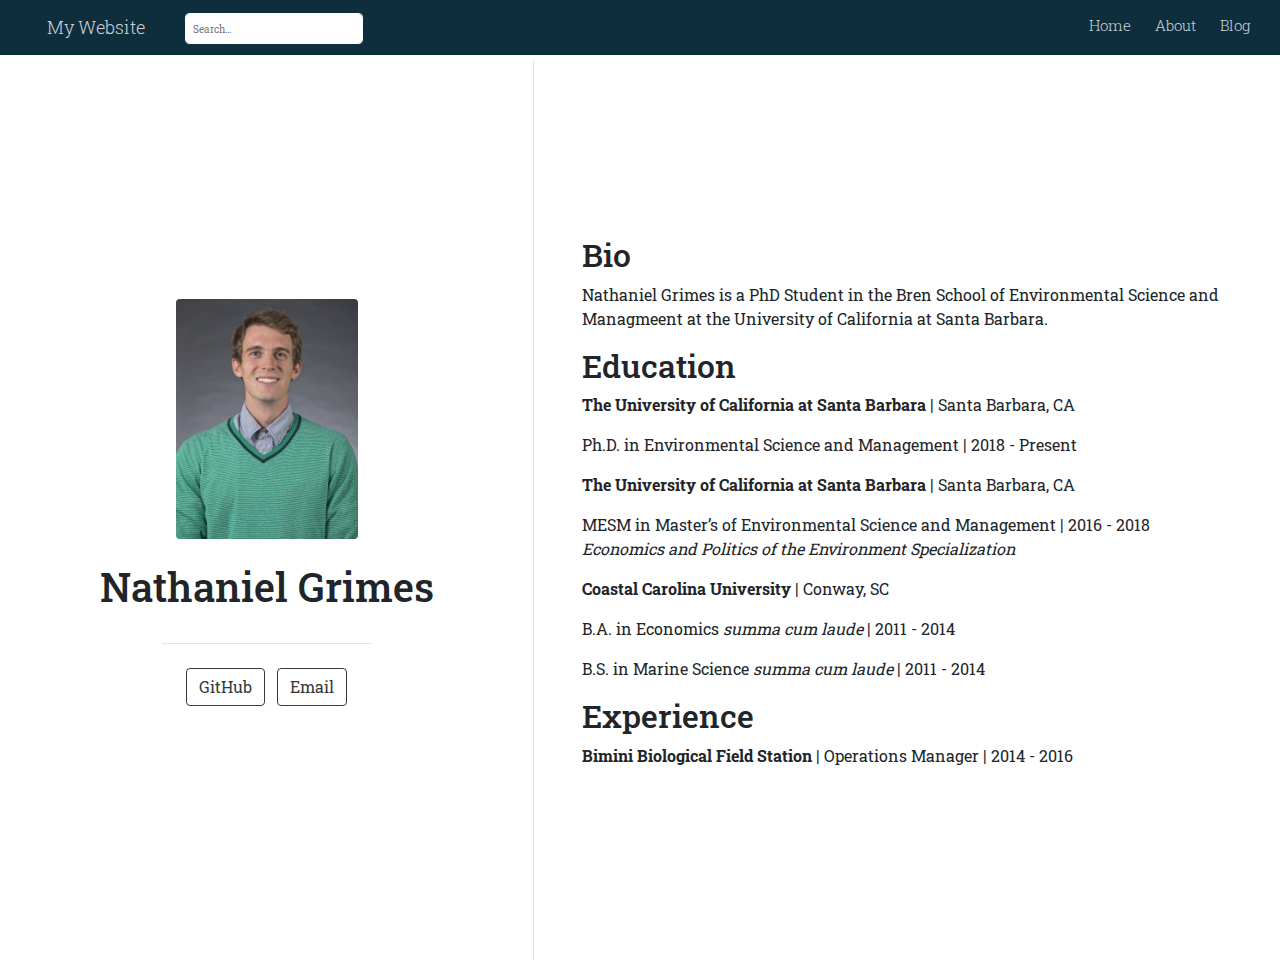
==== docs/index.html @ 7bece720 "Initial Commit" ====
<!doctype html>
<html lang="en">
  <head>
    <!-- Required meta tags -->
    <meta charset="utf-8">
    <meta name="viewport" content="width=device-width, initial-scale=1, shrink-to-fit=no">

    <!-- Bootstrap CSS -->
    <link rel="stylesheet" href="https://stackpath.bootstrapcdn.com/bootstrap/4.5.0/css/bootstrap.min.css">

    <link href="https://fonts.googleapis.com/css2?family=Roboto+Slab&display=swap" rel="stylesheet">
    <style type="text/css">body {font-family: 'Roboto Slab', serif;}</style>

    <title>Nathaniel Grimes</title>

    
          <!--radix_placeholder_navigation_in_header-->
          <meta name="distill:offset" content=""/>

          <script type="application/javascript">

            window.headroom_prevent_pin = false;

            window.document.addEventListener("DOMContentLoaded", function (event) {

              // initialize headroom for banner
              var header = $('header').get(0);
              var headerHeight = header.offsetHeight;
              var headroom = new Headroom(header, {
                tolerance: 5,
                onPin : function() {
                  if (window.headroom_prevent_pin) {
                    window.headroom_prevent_pin = false;
                    headroom.unpin();
                  }
                }
              });
              headroom.init();
              if(window.location.hash)
                headroom.unpin();
              $(header).addClass('headroom--transition');

              // offset scroll location for banner on hash change
              // (see: https://github.com/WickyNilliams/headroom.js/issues/38)
              window.addEventListener("hashchange", function(event) {
                window.scrollTo(0, window.pageYOffset - (headerHeight + 25));
              });

              // responsive menu
              $('.distill-site-header').each(function(i, val) {
                var topnav = $(this);
                var toggle = topnav.find('.nav-toggle');
                toggle.on('click', function() {
                  topnav.toggleClass('responsive');
                });
              });

              // nav dropdowns
              $('.nav-dropbtn').click(function(e) {
                $(this).next('.nav-dropdown-content').toggleClass('nav-dropdown-active');
                $(this).parent().siblings('.nav-dropdown')
                   .children('.nav-dropdown-content').removeClass('nav-dropdown-active');
              });
              $("body").click(function(e){
                $('.nav-dropdown-content').removeClass('nav-dropdown-active');
              });
              $(".nav-dropdown").click(function(e){
                e.stopPropagation();
              });
            });
          </script>

          <style type="text/css">

          /* Theme (user-documented overrideables for nav appearance) */

          .distill-site-nav {
            color: rgba(255, 255, 255, 0.8);
            background-color: #0F2E3D;
            font-size: 15px;
            font-weight: 300;
          }

          .distill-site-nav a {
            color: inherit;
            text-decoration: none;
          }

          .distill-site-nav a:hover {
            color: white;
          }

          @media print {
            .distill-site-nav {
              display: none;
            }
          }

          .distill-site-header {

          }

          .distill-site-footer {

          }


          /* Site Header */

          .distill-site-header {
            width: 100%;
            box-sizing: border-box;
            z-index: 3;
          }

          .distill-site-header .nav-left {
            display: inline-block;
            margin-left: 8px;
          }

          @media screen and (max-width: 768px) {
            .distill-site-header .nav-left {
              margin-left: 0;
            }
          }


          .distill-site-header .nav-right {
            float: right;
            margin-right: 8px;
          }

          .distill-site-header a,
          .distill-site-header .title {
            display: inline-block;
            text-align: center;
            padding: 14px 10px 14px 10px;
          }

          .distill-site-header .title {
            font-size: 18px;
            min-width: 150px;
          }

          .distill-site-header .logo {
            padding: 0;
          }

          .distill-site-header .logo img {
            display: none;
            max-height: 20px;
            width: auto;
            margin-bottom: -4px;
          }

          .distill-site-header .nav-image img {
            max-height: 18px;
            width: auto;
            display: inline-block;
            margin-bottom: -3px;
          }



          @media screen and (min-width: 1000px) {
            .distill-site-header .logo img {
              display: inline-block;
            }
            .distill-site-header .nav-left {
              margin-left: 20px;
            }
            .distill-site-header .nav-right {
              margin-right: 20px;
            }
            .distill-site-header .title {
              padding-left: 12px;
            }
          }


          .distill-site-header .nav-toggle {
            display: none;
          }

          .nav-dropdown {
            display: inline-block;
            position: relative;
          }

          .nav-dropdown .nav-dropbtn {
            border: none;
            outline: none;
            color: rgba(255, 255, 255, 0.8);
            padding: 16px 10px;
            background-color: transparent;
            font-family: inherit;
            font-size: inherit;
            font-weight: inherit;
            margin: 0;
            margin-top: 1px;
            z-index: 2;
          }

          .nav-dropdown-content {
            display: none;
            position: absolute;
            background-color: white;
            min-width: 200px;
            border: 1px solid rgba(0,0,0,0.15);
            border-radius: 4px;
            box-shadow: 0px 8px 16px 0px rgba(0,0,0,0.1);
            z-index: 1;
            margin-top: 2px;
            white-space: nowrap;
            padding-top: 4px;
            padding-bottom: 4px;
          }

          .nav-dropdown-content hr {
            margin-top: 4px;
            margin-bottom: 4px;
            border: none;
            border-bottom: 1px solid rgba(0, 0, 0, 0.1);
          }

          .nav-dropdown-active {
            display: block;
          }

          .nav-dropdown-content a, .nav-dropdown-content .nav-dropdown-header {
            color: black;
            padding: 6px 24px;
            text-decoration: none;
            display: block;
            text-align: left;
          }

          .nav-dropdown-content .nav-dropdown-header {
            display: block;
            padding: 5px 24px;
            padding-bottom: 0;
            text-transform: uppercase;
            font-size: 14px;
            color: #999999;
            white-space: nowrap;
          }

          .nav-dropdown:hover .nav-dropbtn {
            color: white;
          }

          .nav-dropdown-content a:hover {
            background-color: #ddd;
            color: black;
          }

          .nav-right .nav-dropdown-content {
            margin-left: -45%;
            right: 0;
          }

          @media screen and (max-width: 768px) {
            .distill-site-header a, .distill-site-header .nav-dropdown  {display: none;}
            .distill-site-header a.nav-toggle {
              float: right;
              display: block;
            }
            .distill-site-header .title {
              margin-left: 0;
            }
            .distill-site-header .nav-right {
              margin-right: 0;
            }
            .distill-site-header {
              overflow: hidden;
            }
            .nav-right .nav-dropdown-content {
              margin-left: 0;
            }
          }


          @media screen and (max-width: 768px) {
            .distill-site-header.responsive {position: relative; min-height: 500px; }
            .distill-site-header.responsive a.nav-toggle {
              position: absolute;
              right: 0;
              top: 0;
            }
            .distill-site-header.responsive a,
            .distill-site-header.responsive .nav-dropdown {
              display: block;
              text-align: left;
            }
            .distill-site-header.responsive .nav-left,
            .distill-site-header.responsive .nav-right {
              width: 100%;
            }
            .distill-site-header.responsive .nav-dropdown {float: none;}
            .distill-site-header.responsive .nav-dropdown-content {position: relative;}
            .distill-site-header.responsive .nav-dropdown .nav-dropbtn {
              display: block;
              width: 100%;
              text-align: left;
            }
          }

          /* Site Footer */

          .distill-site-footer {
            width: 100%;
            overflow: hidden;
            box-sizing: border-box;
            z-index: 3;
            margin-top: 30px;
            padding-top: 30px;
            padding-bottom: 30px;
            text-align: center;
          }

          /* Headroom */

          d-title {
            padding-top: 6rem;
          }

          @media print {
            d-title {
              padding-top: 4rem;
            }
          }

          .headroom {
            z-index: 1000;
            position: fixed;
            top: 0;
            left: 0;
            right: 0;
          }

          .headroom--transition {
            transition: all .4s ease-in-out;
          }

          .headroom--unpinned {
            top: -100px;
          }

          .headroom--pinned {
            top: 0;
          }

          /* adjust viewport for navbar height */
          /* helps vertically center bootstrap (non-distill) content */
          .min-vh-100 {
            min-height: calc(100vh - 100px) !important;
          }

          </style>

          <script src="site_libs/jquery-3.6.0/jquery-3.6.0.min.js"></script>
          <link href="site_libs/font-awesome-5.1.0/css/all.css" rel="stylesheet"/>
          <link href="site_libs/font-awesome-5.1.0/css/v4-shims.css" rel="stylesheet"/>
          <script src="site_libs/headroom-0.9.4/headroom.min.js"></script>
          <script src="site_libs/autocomplete-0.37.1/autocomplete.min.js"></script>
          <script src="site_libs/fuse-6.4.1/fuse.min.js"></script>

          <script type="application/javascript">

          function getMeta(metaName) {
            var metas = document.getElementsByTagName('meta');
            for (let i = 0; i < metas.length; i++) {
              if (metas[i].getAttribute('name') === metaName) {
                return metas[i].getAttribute('content');
              }
            }
            return '';
          }

          function offsetURL(url) {
            var offset = getMeta('distill:offset');
            return offset ? offset + '/' + url : url;
          }

          function createFuseIndex() {

            // create fuse index
            var options = {
              keys: [
                { name: 'title', weight: 20 },
                { name: 'categories', weight: 15 },
                { name: 'description', weight: 10 },
                { name: 'contents', weight: 5 },
              ],
              ignoreLocation: true,
              threshold: 0
            };
            var fuse = new window.Fuse([], options);

            // fetch the main search.json
            return fetch(offsetURL('search.json'))
              .then(function(response) {
                if (response.status == 200) {
                  return response.json().then(function(json) {
                    // index main articles
                    json.articles.forEach(function(article) {
                      fuse.add(article);
                    });
                    // download collections and index their articles
                    return Promise.all(json.collections.map(function(collection) {
                      return fetch(offsetURL(collection)).then(function(response) {
                        if (response.status === 200) {
                          return response.json().then(function(articles) {
                            articles.forEach(function(article) {
                              fuse.add(article);
                            });
                          })
                        } else {
                          return Promise.reject(
                            new Error('Unexpected status from search index request: ' +
                                      response.status)
                          );
                        }
                      });
                    })).then(function() {
                      return fuse;
                    });
                  });

                } else {
                  return Promise.reject(
                    new Error('Unexpected status from search index request: ' +
                                response.status)
                  );
                }
              });
          }

          window.document.addEventListener("DOMContentLoaded", function (event) {

            // get search element (bail if we don't have one)
            var searchEl = window.document.getElementById('distill-search');
            if (!searchEl)
              return;

            createFuseIndex()
              .then(function(fuse) {

                // make search box visible
                searchEl.classList.remove('hidden');

                // initialize autocomplete
                var options = {
                  autoselect: true,
                  hint: false,
                  minLength: 2,
                };
                window.autocomplete(searchEl, options, [{
                  source: function(query, callback) {
                    const searchOptions = {
                      isCaseSensitive: false,
                      shouldSort: true,
                      minMatchCharLength: 2,
                      limit: 10,
                    };
                    var results = fuse.search(query, searchOptions);
                    callback(results
                      .map(function(result) { return result.item; })
                    );
                  },
                  templates: {
                    suggestion: function(suggestion) {
                      var img = suggestion.preview && Object.keys(suggestion.preview).length > 0
                        ? `<img src="${offsetURL(suggestion.preview)}"</img>`
                        : '';
                      var html = `
                        <div class="search-item">
                          <h3>${suggestion.title}</h3>
                          <div class="search-item-description">
                            ${suggestion.description || ''}
                          </div>
                          <div class="search-item-preview">
                            ${img}
                          </div>
                        </div>
                      `;
                      return html;
                    }
                  }
                }]).on('autocomplete:selected', function(event, suggestion) {
                  window.location.href = offsetURL(suggestion.path);
                });
                // remove inline display style on autocompleter (we want to
                // manage responsive display via css)
                $('.algolia-autocomplete').css("display", "");
              })
              .catch(function(error) {
                console.log(error);
              });

          });

          </script>

          <style type="text/css">

          .nav-search {
            font-size: x-small;
          }

          /* Algolioa Autocomplete */

          .algolia-autocomplete {
            display: inline-block;
            margin-left: 10px;
            vertical-align: sub;
            background-color: white;
            color: black;
            padding: 6px;
            padding-top: 8px;
            padding-bottom: 0;
            border-radius: 6px;
            border: 1px #0F2E3D solid;
            width: 180px;
          }


          @media screen and (max-width: 768px) {
            .distill-site-nav .algolia-autocomplete {
              display: none;
              visibility: hidden;
            }
            .distill-site-nav.responsive .algolia-autocomplete {
              display: inline-block;
              visibility: visible;
            }
            .distill-site-nav.responsive .algolia-autocomplete .aa-dropdown-menu {
              margin-left: 0;
              width: 400px;
              max-height: 400px;
            }
          }

          .algolia-autocomplete .aa-input, .algolia-autocomplete .aa-hint {
            width: 90%;
            outline: none;
            border: none;
          }

          .algolia-autocomplete .aa-hint {
            color: #999;
          }
          .algolia-autocomplete .aa-dropdown-menu {
            width: 550px;
            max-height: 70vh;
            overflow-x: visible;
            overflow-y: scroll;
            padding: 5px;
            margin-top: 3px;
            margin-left: -150px;
            background-color: #fff;
            border-radius: 5px;
            border: 1px solid #999;
            border-top: none;
          }

          .algolia-autocomplete .aa-dropdown-menu .aa-suggestion {
            cursor: pointer;
            padding: 5px 4px;
            border-bottom: 1px solid #eee;
          }

          .algolia-autocomplete .aa-dropdown-menu .aa-suggestion:last-of-type {
            border-bottom: none;
            margin-bottom: 2px;
          }

          .algolia-autocomplete .aa-dropdown-menu .aa-suggestion .search-item {
            overflow: hidden;
            font-size: 0.8em;
            line-height: 1.4em;
          }

          .algolia-autocomplete .aa-dropdown-menu .aa-suggestion .search-item h3 {
            font-size: 1rem;
            margin-block-start: 0;
            margin-block-end: 5px;
          }

          .algolia-autocomplete .aa-dropdown-menu .aa-suggestion .search-item-description {
            display: inline-block;
            overflow: hidden;
            height: 2.8em;
            width: 80%;
            margin-right: 4%;
          }

          .algolia-autocomplete .aa-dropdown-menu .aa-suggestion .search-item-preview {
            display: inline-block;
            width: 15%;
          }

          .algolia-autocomplete .aa-dropdown-menu .aa-suggestion .search-item-preview img {
            height: 3em;
            width: auto;
            display: none;
          }

          .algolia-autocomplete .aa-dropdown-menu .aa-suggestion .search-item-preview img[src] {
            display: initial;
          }

          .algolia-autocomplete .aa-dropdown-menu .aa-suggestion.aa-cursor {
            background-color: #eee;
          }
          .algolia-autocomplete .aa-dropdown-menu .aa-suggestion em {
            font-weight: bold;
            font-style: normal;
          }

          </style>


          <!--/radix_placeholder_navigation_in_header-->
          <!--radix_placeholder_site_in_header-->
          <!--/radix_placeholder_site_in_header-->
          
          <style type="text/css">
          body {
            padding-top: 60px;
          }
          </style>
          <script src="C:\Users\Nathan\Documents\R\win-library\4.1\rmarkdown\rmd\h\pandoc\header-attrs.js"></script>
    
    
  </head>
  <body>

          <!--radix_placeholder_navigation_before_body-->
          <header class="header header--fixed" role="banner">
          <nav class="distill-site-nav distill-site-header">
          <div class="nav-left">
          <a href="index.html" class="title">My Website</a>
          <input id="distill-search" class="nav-search hidden" type="text" placeholder="Search..."/>
          </div>
          <div class="nav-right">
          <a href="index.html">Home</a>
          <a href="about.html">About</a>
          <a href="blog.html">Blog</a>
          <a href="javascript:void(0);" class="nav-toggle">&#9776;</a>
          </div>
          </nav>
          </header>
          <!--/radix_placeholder_navigation_before_body-->
          <!--radix_placeholder_site_before_body-->
          <!--/radix_placeholder_site_before_body-->
    
    <div class="container-fluid d-none d-lg-block d-xl-block">
      <div class="d-flex row flex-row vh-100">
        <div class="d-flex flex-column col-5 align-items-center text-center align-self-center">
          <div class="mx-auto text-center">
            <div class="p-3">
              <img src="nathan grimes.jpeg" style="height:15rem" class="rounded">
            </div>
            <div class="p-2">
              <h1>Nathaniel Grimes</h1>
            </div>
            <hr style="width:60%;"/>
            <div class="p-2">
              <div id="icon-list">
                <ul class="list-inline">
                                    <li class="list-inline-item">
                    <a href=http://github.com/nggrimes>
                      <button type="button" class="btn btn-outline-dark mb-2">
                        GitHub
                      </button>
                    </a>
                  </li>
                                    <li class="list-inline-item">
                    <a href=nggrimes@ucsb.edu>
                      <button type="button" class="btn btn-outline-dark mb-2">
                        Email
                      </button>
                    </a>
                  </li>
                                  </ul>
              </div>
            </div>
          </div>
        </div>
        <div class="d-flex flex-column vh-100 border-left"></div>
        <div class="d-flex flex-column col px-5 align-items-center align-self-center mh-100" style="overflow-y: scroll;">
          <div class="my-5" id="content">
            <div id="bio" class="section level2">
            <h2>Bio</h2>
            <p>Nathaniel Grimes is a PhD Student in the Bren School of Environmental Science and Managmeent at the University of California at Santa Barbara.</p>
            </div>
            <div id="education" class="section level2">
            <h2>Education</h2>
            <p><strong>The University of California at Santa Barbara</strong> | Santa Barbara, CA</p>
            <p>Ph.D. in Environmental Science and Management | 2018 - Present</p>
            <p><strong>The University of California at Santa Barbara</strong> | Santa Barbara, CA</p>
            <p>MESM in Master’s of Environmental Science and Management | 2016 - 2018 <em>Economics and Politics of the Environment Specialization</em></p>
            <p><strong>Coastal Carolina University </strong> | Conway, SC</p>
            <p>B.A. in Economics <em>summa cum laude</em> | 2011 - 2014</p>
            <p>B.S. in Marine Science <em>summa cum laude</em> | 2011 - 2014</p>
            </div>
            <div id="experience" class="section level2">
            <h2>Experience</h2>
            <p><strong>Bimini Biological Field Station</strong> | Operations Manager | 2014 - 2016</p>
            </div>
          </div>
        </div>
      </div>
    </div>

    <div class="container-flex min-vh-100 d-block d-lg-none d-xl-none">
      <div class="d-flex flex-row justify-content-center">
        <div class="d-flex flex-col">
          <div class="mx-auto">
            <div class="p-3 mt-3 text-center">
              <img src="nathan grimes.jpeg" style="height:15rem" class="rounded">
            </div>
            <div class="p-2 text-center">
              <h1>Nathaniel Grimes</h1>
            </div>
            <hr style="width:60%;"/>

            <div class="row justify-content-center align-items-center">
              <div class="col-8 p-1 text-center">
                <div class="list-group">
                                    <a href=http://github.com/nggrimes>
                    <button type="button" class="list-group-item list-group-item-action my-1 rounded">
                      GitHub
                    </button>
                  </a>
                                    <a href=nggrimes@ucsb.edu>
                    <button type="button" class="list-group-item list-group-item-action my-1 rounded">
                      Email
                    </button>
                  </a>
                                  </div>
              </div>
            </div>
            <div class="p pt-4 px-5">
              <div id="bio" class="section level2">
              <h2>Bio</h2>
              <p>Nathaniel Grimes is a PhD Student in the Bren School of Environmental Science and Managmeent at the University of California at Santa Barbara.</p>
              </div>
              <div id="education" class="section level2">
              <h2>Education</h2>
              <p><strong>The University of California at Santa Barbara</strong> | Santa Barbara, CA</p>
              <p>Ph.D. in Environmental Science and Management | 2018 - Present</p>
              <p><strong>The University of California at Santa Barbara</strong> | Santa Barbara, CA</p>
              <p>MESM in Master’s of Environmental Science and Management | 2016 - 2018 <em>Economics and Politics of the Environment Specialization</em></p>
              <p><strong>Coastal Carolina University </strong> | Conway, SC</p>
              <p>B.A. in Economics <em>summa cum laude</em> | 2011 - 2014</p>
              <p>B.S. in Marine Science <em>summa cum laude</em> | 2011 - 2014</p>
              </div>
              <div id="experience" class="section level2">
              <h2>Experience</h2>
              <p><strong>Bimini Biological Field Station</strong> | Operations Manager | 2014 - 2016</p>
              </div>
            </div>
        </div>
      </div>
    </div>

    <!-- Optional JavaScript -->
    <!-- jQuery first, then Popper.js, then Bootstrap JS -->
    <script src="https://code.jquery.com/jquery-3.5.1.slim.min.js" integrity="sha384-DfXdz2htPH0lsSSs5nCTpuj/zy4C+OGpamoFVy38MVBnE+IbbVYUew+OrCXaRkfj" crossorigin="anonymous"></script>
    <script src="https://cdn.jsdelivr.net/npm/popper.js@1.16.0/dist/umd/popper.min.js" integrity="sha384-Q6E9RHvbIyZFJoft+2mJbHaEWldlvI9IOYy5n3zV9zzTtmI3UksdQRVvoxMfooAo" crossorigin="anonymous"></script>
    <script src="https://stackpath.bootstrapcdn.com/bootstrap/4.5.0/js/bootstrap.min.js" integrity="sha384-OgVRvuATP1z7JjHLkuOU7Xw704+h835Lr+6QL9UvYjZE3Ipu6Tp75j7Bh/kR0JKI" crossorigin="anonymous"></script>

      <!--radix_placeholder_site_after_body-->
      <!--/radix_placeholder_site_after_body-->
      <!--radix_placeholder_navigation_after_body-->
      <!--/radix_placeholder_navigation_after_body-->
  
  </body>
</html>
---- docs/site_libs/font-awesome-5.1.0/css/all.css ----
/*!
 * Font Awesome Free 5.1.0 by @fontawesome - https://fontawesome.com
 * License - https://fontawesome.com/license (Icons: CC BY 4.0, Fonts: SIL OFL 1.1, Code: MIT License)
 */
.fa,.fab,.fal,.far,.fas{-moz-osx-font-smoothing:grayscale;-webkit-font-smoothing:antialiased;display:inline-block;font-style:normal;font-variant:normal;text-rendering:auto;line-height:1}.fa-lg{font-size:1.33333em;line-height:.75em;vertical-align:-.0667em}.fa-xs{font-size:.75em}.fa-sm{font-size:.875em}.fa-1x{font-size:1em}.fa-2x{font-size:2em}.fa-3x{font-size:3em}.fa-4x{font-size:4em}.fa-5x{font-size:5em}.fa-6x{font-size:6em}.fa-7x{font-size:7em}.fa-8x{font-size:8em}.fa-9x{font-size:9em}.fa-10x{font-size:10em}.fa-fw{text-align:center;width:1.25em}.fa-ul{list-style-type:none;margin-left:2.5em;padding-left:0}.fa-ul>li{position:relative}.fa-li{left:-2em;position:absolute;text-align:center;width:2em;line-height:inherit}.fa-border{border:.08em solid #eee;border-radius:.1em;padding:.2em .25em .15em}.fa-pull-left{float:left}.fa-pull-right{float:right}.fa.fa-pull-left,.fab.fa-pull-left,.fal.fa-pull-left,.far.fa-pull-left,.fas.fa-pull-left{margin-right:.3em}.fa.fa-pull-right,.fab.fa-pull-right,.fal.fa-pull-right,.far.fa-pull-right,.fas.fa-pull-right{margin-left:.3em}.fa-spin{animation:a 2s infinite linear}.fa-pulse{animation:a 1s infinite steps(8)}@keyframes a{0%{transform:rotate(0deg)}to{transform:rotate(1turn)}}.fa-rotate-90{-ms-filter:"progid:DXImageTransform.Microsoft.BasicImage(rotation=1)";transform:rotate(90deg)}.fa-rotate-180{-ms-filter:"progid:DXImageTransform.Microsoft.BasicImage(rotation=2)";transform:rotate(180deg)}.fa-rotate-270{-ms-filter:"progid:DXImageTransform.Microsoft.BasicImage(rotation=3)";transform:rotate(270deg)}.fa-flip-horizontal{-ms-filter:"progid:DXImageTransform.Microsoft.BasicImage(rotation=0, mirror=1)";transform:scaleX(-1)}.fa-flip-vertical{transform:scaleY(-1)}.fa-flip-horizontal.fa-flip-vertical,.fa-flip-vertical{-ms-filter:"progid:DXImageTransform.Microsoft.BasicImage(rotation=2, mirror=1)"}.fa-flip-horizontal.fa-flip-vertical{transform:scale(-1)}:root .fa-flip-horizontal,:root .fa-flip-vertical,:root .fa-rotate-90,:root .fa-rotate-180,:root .fa-rotate-270{-webkit-filter:none;filter:none}.fa-stack{display:inline-block;height:2em;line-height:2em;position:relative;vertical-align:middle;width:2em}.fa-stack-1x,.fa-stack-2x{left:0;position:absolute;text-align:center;width:100%}.fa-stack-1x{line-height:inherit}.fa-stack-2x{font-size:2em}.fa-inverse{color:#fff}.fa-500px:before{content:"\f26e"}.fa-accessible-icon:before{content:"\f368"}.fa-accusoft:before{content:"\f369"}.fa-address-book:before{content:"\f2b9"}.fa-address-card:before{content:"\f2bb"}.fa-adjust:before{content:"\f042"}.fa-adn:before{content:"\f170"}.fa-adversal:before{content:"\f36a"}.fa-affiliatetheme:before{content:"\f36b"}.fa-algolia:before{content:"\f36c"}.fa-align-center:before{content:"\f037"}.fa-align-justify:before{content:"\f039"}.fa-align-left:before{content:"\f036"}.fa-align-right:before{content:"\f038"}.fa-allergies:before{content:"\f461"}.fa-amazon:before{content:"\f270"}.fa-amazon-pay:before{content:"\f42c"}.fa-ambulance:before{content:"\f0f9"}.fa-american-sign-language-interpreting:before{content:"\f2a3"}.fa-amilia:before{content:"\f36d"}.fa-anchor:before{content:"\f13d"}.fa-android:before{content:"\f17b"}.fa-angellist:before{content:"\f209"}.fa-angle-double-down:before{content:"\f103"}.fa-angle-double-left:before{content:"\f100"}.fa-angle-double-right:before{content:"\f101"}.fa-angle-double-up:before{content:"\f102"}.fa-angle-down:before{content:"\f107"}.fa-angle-left:before{content:"\f104"}.fa-angle-right:before{content:"\f105"}.fa-angle-up:before{content:"\f106"}.fa-angry:before{content:"\f556"}.fa-angrycreative:before{content:"\f36e"}.fa-angular:before{content:"\f420"}.fa-app-store:before{content:"\f36f"}.fa-app-store-ios:before{content:"\f370"}.fa-apper:before{content:"\f371"}.fa-apple:before{content:"\f179"}.fa-apple-pay:before{content:"\f415"}.fa-archive:before{content:"\f187"}.fa-archway:before{content:"\f557"}.fa-arrow-alt-circle-down:before{content:"\f358"}.fa-arrow-alt-circle-left:before{content:"\f359"}.fa-arrow-alt-circle-right:before{content:"\f35a"}.fa-arrow-alt-circle-up:before{content:"\f35b"}.fa-arrow-circle-down:before{content:"\f0ab"}.fa-arrow-circle-left:before{content:"\f0a8"}.fa-arrow-circle-right:before{content:"\f0a9"}.fa-arrow-circle-up:before{content:"\f0aa"}.fa-arrow-down:before{content:"\f063"}.fa-arrow-left:before{content:"\f060"}.fa-arrow-right:before{content:"\f061"}.fa-arrow-up:before{content:"\f062"}.fa-arrows-alt:before{content:"\f0b2"}.fa-arrows-alt-h:before{content:"\f337"}.fa-arrows-alt-v:before{content:"\f338"}.fa-assistive-listening-systems:before{content:"\f2a2"}.fa-asterisk:before{content:"\f069"}.fa-asymmetrik:before{content:"\f372"}.fa-at:before{content:"\f1fa"}.fa-atlas:before{content:"\f558"}.fa-audible:before{content:"\f373"}.fa-audio-description:before{content:"\f29e"}.fa-autoprefixer:before{content:"\f41c"}.fa-avianex:before{content:"\f374"}.fa-aviato:before{content:"\f421"}.fa-award:before{content:"\f559"}.fa-aws:before{content:"\f375"}.fa-backspace:before{content:"\f55a"}.fa-backward:before{content:"\f04a"}.fa-balance-scale:before{content:"\f24e"}.fa-ban:before{content:"\f05e"}.fa-band-aid:before{content:"\f462"}.fa-bandcamp:before{content:"\f2d5"}.fa-barcode:before{content:"\f02a"}.fa-bars:before{content:"\f0c9"}.fa-baseball-ball:before{content:"\f433"}.fa-basketball-ball:before{content:"\f434"}.fa-bath:before{content:"\f2cd"}.fa-battery-empty:before{content:"\f244"}.fa-battery-full:before{content:"\f240"}.fa-battery-half:before{content:"\f242"}.fa-battery-quarter:before{content:"\f243"}.fa-battery-three-quarters:before{content:"\f241"}.fa-bed:before{content:"\f236"}.fa-beer:before{content:"\f0fc"}.fa-behance:before{content:"\f1b4"}.fa-behance-square:before{content:"\f1b5"}.fa-bell:before{content:"\f0f3"}.fa-bell-slash:before{content:"\f1f6"}.fa-bezier-curve:before{content:"\f55b"}.fa-bicycle:before{content:"\f206"}.fa-bimobject:before{content:"\f378"}.fa-binoculars:before{content:"\f1e5"}.fa-birthday-cake:before{content:"\f1fd"}.fa-bitbucket:before{content:"\f171"}.fa-bitcoin:before{content:"\f379"}.fa-bity:before{content:"\f37a"}.fa-black-tie:before{content:"\f27e"}.fa-blackberry:before{content:"\f37b"}.fa-blender:before{content:"\f517"}.fa-blind:before{content:"\f29d"}.fa-blogger:before{content:"\f37c"}.fa-blogger-b:before{content:"\f37d"}.fa-bluetooth:before{content:"\f293"}.fa-bluetooth-b:before{content:"\f294"}.fa-bold:before{content:"\f032"}.fa-bolt:before{content:"\f0e7"}.fa-bomb:before{content:"\f1e2"}.fa-bong:before{content:"\f55c"}.fa-book:before{content:"\f02d"}.fa-book-open:before{content:"\f518"}.fa-bookmark:before{content:"\f02e"}.fa-bowling-ball:before{content:"\f436"}.fa-box:before{content:"\f466"}.fa-box-open:before{content:"\f49e"}.fa-boxes:before{content:"\f468"}.fa-braille:before{content:"\f2a1"}.fa-briefcase:before{content:"\f0b1"}.fa-briefcase-medical:before{content:"\f469"}.fa-broadcast-tower:before{content:"\f519"}.fa-broom:before{content:"\f51a"}.fa-brush:before{content:"\f55d"}.fa-btc:before{content:"\f15a"}.fa-bug:before{content:"\f188"}.fa-building:before{content:"\f1ad"}.fa-bullhorn:before{content:"\f0a1"}.fa-bullseye:before{content:"\f140"}.fa-burn:before{content:"\f46a"}.fa-buromobelexperte:before{content:"\f37f"}.fa-bus:before{content:"\f207"}.fa-bus-alt:before{content:"\f55e"}.fa-buysellads:before{content:"\f20d"}.fa-calculator:before{content:"\f1ec"}.fa-calendar:before{content:"\f133"}.fa-calendar-alt:before{content:"\f073"}.fa-calendar-check:before{content:"\f274"}.fa-calendar-minus:before{content:"\f272"}.fa-calendar-plus:before{content:"\f271"}.fa-calendar-times:before{content:"\f273"}.fa-camera:before{content:"\f030"}.fa-camera-retro:before{content:"\f083"}.fa-cannabis:before{content:"\f55f"}.fa-capsules:before{content:"\f46b"}.fa-car:before{content:"\f1b9"}.fa-caret-down:before{content:"\f0d7"}.fa-caret-left:before{content:"\f0d9"}.fa-caret-right:before{content:"\f0da"}.fa-caret-square-down:before{content:"\f150"}.fa-caret-square-left:before{content:"\f191"}.fa-caret-square-right:before{content:"\f152"}.fa-caret-square-up:before{content:"\f151"}.fa-caret-up:before{content:"\f0d8"}.fa-cart-arrow-down:before{content:"\f218"}.fa-cart-plus:before{content:"\f217"}.fa-cc-amazon-pay:before{content:"\f42d"}.fa-cc-amex:before{content:"\f1f3"}.fa-cc-apple-pay:before{content:"\f416"}.fa-cc-diners-club:before{content:"\f24c"}.fa-cc-discover:before{content:"\f1f2"}.fa-cc-jcb:before{content:"\f24b"}.fa-cc-mastercard:before{content:"\f1f1"}.fa-cc-paypal:before{content:"\f1f4"}.fa-cc-stripe:before{content:"\f1f5"}.fa-cc-visa:before{content:"\f1f0"}.fa-centercode:before{content:"\f380"}.fa-certificate:before{content:"\f0a3"}.fa-chalkboard:before{content:"\f51b"}.fa-chalkboard-teacher:before{content:"\f51c"}.fa-chart-area:before{content:"\f1fe"}.fa-chart-bar:before{content:"\f080"}.fa-chart-line:before{content:"\f201"}.fa-chart-pie:before{content:"\f200"}.fa-check:before{content:"\f00c"}.fa-check-circle:before{content:"\f058"}.fa-check-double:before{content:"\f560"}.fa-check-square:before{content:"\f14a"}.fa-chess:before{content:"\f439"}.fa-chess-bishop:before{content:"\f43a"}.fa-chess-board:before{content:"\f43c"}.fa-chess-king:before{content:"\f43f"}.fa-chess-knight:before{content:"\f441"}.fa-chess-pawn:before{content:"\f443"}.fa-chess-queen:before{content:"\f445"}.fa-chess-rook:before{content:"\f447"}.fa-chevron-circle-down:before{content:"\f13a"}.fa-chevron-circle-left:before{content:"\f137"}.fa-chevron-circle-right:before{content:"\f138"}.fa-chevron-circle-up:before{content:"\f139"}.fa-chevron-down:before{content:"\f078"}.fa-chevron-left:before{content:"\f053"}.fa-chevron-right:before{content:"\f054"}.fa-chevron-up:before{content:"\f077"}.fa-child:before{content:"\f1ae"}.fa-chrome:before{content:"\f268"}.fa-church:before{content:"\f51d"}.fa-circle:before{content:"\f111"}.fa-circle-notch:before{content:"\f1ce"}.fa-clipboard:before{content:"\f328"}.fa-clipboard-check:before{content:"\f46c"}.fa-clipboard-list:before{content:"\f46d"}.fa-clock:before{content:"\f017"}.fa-clone:before{content:"\f24d"}.fa-closed-captioning:before{content:"\f20a"}.fa-cloud:before{content:"\f0c2"}.fa-cloud-download-alt:before{content:"\f381"}.fa-cloud-upload-alt:before{content:"\f382"}.fa-cloudscale:before{content:"\f383"}.fa-cloudsmith:before{content:"\f384"}.fa-cloudversify:before{content:"\f385"}.fa-cocktail:before{content:"\f561"}.fa-code:before{content:"\f121"}.fa-code-branch:before{content:"\f126"}.fa-codepen:before{content:"\f1cb"}.fa-codiepie:before{content:"\f284"}.fa-coffee:before{content:"\f0f4"}.fa-cog:before{content:"\f013"}.fa-cogs:before{content:"\f085"}.fa-coins:before{content:"\f51e"}.fa-columns:before{content:"\f0db"}.fa-comment:before{content:"\f075"}.fa-comment-alt:before{content:"\f27a"}.fa-comment-dots:before{content:"\f4ad"}.fa-comment-slash:before{content:"\f4b3"}.fa-comments:before{content:"\f086"}.fa-compact-disc:before{content:"\f51f"}.fa-compass:before{content:"\f14e"}.fa-compress:before{content:"\f066"}.fa-concierge-bell:before{content:"\f562"}.fa-connectdevelop:before{content:"\f20e"}.fa-contao:before{content:"\f26d"}.fa-cookie:before{content:"\f563"}.fa-cookie-bite:before{content:"\f564"}.fa-copy:before{content:"\f0c5"}.fa-copyright:before{content:"\f1f9"}.fa-couch:before{content:"\f4b8"}.fa-cpanel:before{content:"\f388"}.fa-creative-commons:before{content:"\f25e"}.fa-creative-commons-by:before{content:"\f4e7"}.fa-creative-commons-nc:before{content:"\f4e8"}.fa-creative-commons-nc-eu:before{content:"\f4e9"}.fa-creative-commons-nc-jp:before{content:"\f4ea"}.fa-creative-commons-nd:before{content:"\f4eb"}.fa-creative-commons-pd:before{content:"\f4ec"}.fa-creative-commons-pd-alt:before{content:"\f4ed"}.fa-creative-commons-remix:before{content:"\f4ee"}.fa-creative-commons-sa:before{content:"\f4ef"}.fa-creative-commons-sampling:before{content:"\f4f0"}.fa-creative-commons-sampling-plus:before{content:"\f4f1"}.fa-creative-commons-share:before{content:"\f4f2"}.fa-credit-card:before{content:"\f09d"}.fa-crop:before{content:"\f125"}.fa-crop-alt:before{content:"\f565"}.fa-crosshairs:before{content:"\f05b"}.fa-crow:before{content:"\f520"}.fa-crown:before{content:"\f521"}.fa-css3:before{content:"\f13c"}.fa-css3-alt:before{content:"\f38b"}.fa-cube:before{content:"\f1b2"}.fa-cubes:before{content:"\f1b3"}.fa-cut:before{content:"\f0c4"}.fa-cuttlefish:before{content:"\f38c"}.fa-d-and-d:before{content:"\f38d"}.fa-dashcube:before{content:"\f210"}.fa-database:before{content:"\f1c0"}.fa-deaf:before{content:"\f2a4"}.fa-delicious:before{content:"\f1a5"}.fa-deploydog:before{content:"\f38e"}.fa-deskpro:before{content:"\f38f"}.fa-desktop:before{content:"\f108"}.fa-deviantart:before{content:"\f1bd"}.fa-diagnoses:before{content:"\f470"}.fa-dice:before{content:"\f522"}.fa-dice-five:before{content:"\f523"}.fa-dice-four:before{content:"\f524"}.fa-dice-one:before{content:"\f525"}.fa-dice-six:before{content:"\f526"}.fa-dice-three:before{content:"\f527"}.fa-dice-two:before{content:"\f528"}.fa-digg:before{content:"\f1a6"}.fa-digital-ocean:before{content:"\f391"}.fa-digital-tachograph:before{content:"\f566"}.fa-discord:before{content:"\f392"}.fa-discourse:before{content:"\f393"}.fa-divide:before{content:"\f529"}.fa-dizzy:before{content:"\f567"}.fa-dna:before{content:"\f471"}.fa-dochub:before{content:"\f394"}.fa-docker:before{content:"\f395"}.fa-dollar-sign:before{content:"\f155"}.fa-dolly:before{content:"\f472"}.fa-dolly-flatbed:before{content:"\f474"}.fa-donate:before{content:"\f4b9"}.fa-door-closed:before{content:"\f52a"}.fa-door-open:before{content:"\f52b"}.fa-dot-circle:before{content:"\f192"}.fa-dove:before{content:"\f4ba"}.fa-download:before{content:"\f019"}.fa-draft2digital:before{content:"\f396"}.fa-drafting-compass:before{content:"\f568"}.fa-dribbble:before{content:"\f17d"}.fa-dribbble-square:before{content:"\f397"}.fa-dropbox:before{content:"\f16b"}.fa-drum:before{content:"\f569"}.fa-drum-steelpan:before{content:"\f56a"}.fa-drupal:before{content:"\f1a9"}.fa-dumbbell:before{content:"\f44b"}.fa-dyalog:before{content:"\f399"}.fa-earlybirds:before{content:"\f39a"}.fa-ebay:before{content:"\f4f4"}.fa-edge:before{content:"\f282"}.fa-edit:before{content:"\f044"}.fa-eject:before{content:"\f052"}.fa-elementor:before{content:"\f430"}.fa-ellipsis-h:before{content:"\f141"}.fa-ellipsis-v:before{content:"\f142"}.fa-ember:before{content:"\f423"}.fa-empire:before{content:"\f1d1"}.fa-envelope:before{content:"\f0e0"}.fa-envelope-open:before{content:"\f2b6"}.fa-envelope-square:before{content:"\f199"}.fa-envira:before{content:"\f299"}.fa-equals:before{content:"\f52c"}.fa-eraser:before{content:"\f12d"}.fa-erlang:before{content:"\f39d"}.fa-ethereum:before{content:"\f42e"}.fa-etsy:before{content:"\f2d7"}.fa-euro-sign:before{content:"\f153"}.fa-exchange-alt:before{content:"\f362"}.fa-exclamation:before{content:"\f12a"}.fa-exclamation-circle:before{content:"\f06a"}.fa-exclamation-triangle:before{content:"\f071"}.fa-expand:before{content:"\f065"}.fa-expand-arrows-alt:before{content:"\f31e"}.fa-expeditedssl:before{content:"\f23e"}.fa-external-link-alt:before{content:"\f35d"}.fa-external-link-square-alt:before{content:"\f360"}.fa-eye:before{content:"\f06e"}.fa-eye-dropper:before{content:"\f1fb"}.fa-eye-slash:before{content:"\f070"}.fa-facebook:before{content:"\f09a"}.fa-facebook-f:before{content:"\f39e"}.fa-facebook-messenger:before{content:"\f39f"}.fa-facebook-square:before{content:"\f082"}.fa-fast-backward:before{content:"\f049"}.fa-fast-forward:before{content:"\f050"}.fa-fax:before{content:"\f1ac"}.fa-feather:before{content:"\f52d"}.fa-feather-alt:before{content:"\f56b"}.fa-female:before{content:"\f182"}.fa-fighter-jet:before{content:"\f0fb"}.fa-file:before{content:"\f15b"}.fa-file-alt:before{content:"\f15c"}.fa-file-archive:before{content:"\f1c6"}.fa-file-audio:before{content:"\f1c7"}.fa-file-code:before{content:"\f1c9"}.fa-file-contract:before{content:"\f56c"}.fa-file-download:before{content:"\f56d"}.fa-file-excel:before{content:"\f1c3"}.fa-file-export:before{content:"\f56e"}.fa-file-image:before{content:"\f1c5"}.fa-file-import:before{content:"\f56f"}.fa-file-invoice:before{content:"\f570"}.fa-file-invoice-dollar:before{content:"\f571"}.fa-file-medical:before{content:"\f477"}.fa-file-medical-alt:before{content:"\f478"}.fa-file-pdf:before{content:"\f1c1"}.fa-file-powerpoint:before{content:"\f1c4"}.fa-file-prescription:before{content:"\f572"}.fa-file-signature:before{content:"\f573"}.fa-file-upload:before{content:"\f574"}.fa-file-video:before{content:"\f1c8"}.fa-file-word:before{content:"\f1c2"}.fa-fill:before{content:"\f575"}.fa-fill-drip:before{content:"\f576"}.fa-film:before{content:"\f008"}.fa-filter:before{content:"\f0b0"}.fa-fingerprint:before{content:"\f577"}.fa-fire:before{content:"\f06d"}.fa-fire-extinguisher:before{content:"\f134"}.fa-firefox:before{content:"\f269"}.fa-first-aid:before{content:"\f479"}.fa-first-order:before{content:"\f2b0"}.fa-first-order-alt:before{content:"\f50a"}.fa-firstdraft:before{content:"\f3a1"}.fa-fish:before{content:"\f578"}.fa-flag:before{content:"\f024"}.fa-flag-checkered:before{content:"\f11e"}.fa-flask:before{content:"\f0c3"}.fa-flickr:before{content:"\f16e"}.fa-flipboard:before{content:"\f44d"}.fa-flushed:before{content:"\f579"}.fa-fly:before{content:"\f417"}.fa-folder:before{content:"\f07b"}.fa-folder-open:before{content:"\f07c"}.fa-font:before{content:"\f031"}.fa-font-awesome:before{content:"\f2b4"}.fa-font-awesome-alt:before{content:"\f35c"}.fa-font-awesome-flag:before{content:"\f425"}.fa-font-awesome-logo-full:before{content:"\f4e6"}.fa-fonticons:before{content:"\f280"}.fa-fonticons-fi:before{content:"\f3a2"}.fa-football-ball:before{content:"\f44e"}.fa-fort-awesome:before{content:"\f286"}.fa-fort-awesome-alt:before{content:"\f3a3"}.fa-forumbee:before{content:"\f211"}.fa-forward:before{content:"\f04e"}.fa-foursquare:before{content:"\f180"}.fa-free-code-camp:before{content:"\f2c5"}.fa-freebsd:before{content:"\f3a4"}.fa-frog:before{content:"\f52e"}.fa-frown:before{content:"\f119"}.fa-frown-open:before{content:"\f57a"}.fa-fulcrum:before{content:"\f50b"}.fa-futbol:before{content:"\f1e3"}.fa-galactic-republic:before{content:"\f50c"}.fa-galactic-senate:before{content:"\f50d"}.fa-gamepad:before{content:"\f11b"}.fa-gas-pump:before{content:"\f52f"}.fa-gavel:before{content:"\f0e3"}.fa-gem:before{content:"\f3a5"}.fa-genderless:before{content:"\f22d"}.fa-get-pocket:before{content:"\f265"}.fa-gg:before{content:"\f260"}.fa-gg-circle:before{content:"\f261"}.fa-gift:before{content:"\f06b"}.fa-git:before{content:"\f1d3"}.fa-git-square:before{content:"\f1d2"}.fa-github:before{content:"\f09b"}.fa-github-alt:before{content:"\f113"}.fa-github-square:before{content:"\f092"}.fa-gitkraken:before{content:"\f3a6"}.fa-gitlab:before{content:"\f296"}.fa-gitter:before{content:"\f426"}.fa-glass-martini:before{content:"\f000"}.fa-glass-martini-alt:before{content:"\f57b"}.fa-glasses:before{content:"\f530"}.fa-glide:before{content:"\f2a5"}.fa-glide-g:before{content:"\f2a6"}.fa-globe:before{content:"\f0ac"}.fa-globe-africa:before{content:"\f57c"}.fa-globe-americas:before{content:"\f57d"}.fa-globe-asia:before{content:"\f57e"}.fa-gofore:before{content:"\f3a7"}.fa-golf-ball:before{content:"\f450"}.fa-goodreads:before{content:"\f3a8"}.fa-goodreads-g:before{content:"\f3a9"}.fa-google:before{content:"\f1a0"}.fa-google-drive:before{content:"\f3aa"}.fa-google-play:before{content:"\f3ab"}.fa-google-plus:before{content:"\f2b3"}.fa-google-plus-g:before{content:"\f0d5"}.fa-google-plus-square:before{content:"\f0d4"}.fa-google-wallet:before{content:"\f1ee"}.fa-graduation-cap:before{content:"\f19d"}.fa-gratipay:before{content:"\f184"}.fa-grav:before{content:"\f2d6"}.fa-greater-than:before{content:"\f531"}.fa-greater-than-equal:before{content:"\f532"}.fa-grimace:before{content:"\f57f"}.fa-grin:before{content:"\f580"}.fa-grin-alt:before{content:"\f581"}.fa-grin-beam:before{content:"\f582"}.fa-grin-beam-sweat:before{content:"\f583"}.fa-grin-hearts:before{content:"\f584"}.fa-grin-squint:before{content:"\f585"}.fa-grin-squint-tears:before{content:"\f586"}.fa-grin-stars:before{content:"\f587"}.fa-grin-tears:before{content:"\f588"}.fa-grin-tongue:before{content:"\f589"}.fa-grin-tongue-squint:before{content:"\f58a"}.fa-grin-tongue-wink:before{content:"\f58b"}.fa-grin-wink:before{content:"\f58c"}.fa-grip-horizontal:before{content:"\f58d"}.fa-grip-vertical:before{content:"\f58e"}.fa-gripfire:before{content:"\f3ac"}.fa-grunt:before{content:"\f3ad"}.fa-gulp:before{content:"\f3ae"}.fa-h-square:before{content:"\f0fd"}.fa-hacker-news:before{content:"\f1d4"}.fa-hacker-news-square:before{content:"\f3af"}.fa-hand-holding:before{content:"\f4bd"}.fa-hand-holding-heart:before{content:"\f4be"}.fa-hand-holding-usd:before{content:"\f4c0"}.fa-hand-lizard:before{content:"\f258"}.fa-hand-paper:before{content:"\f256"}.fa-hand-peace:before{content:"\f25b"}.fa-hand-point-down:before{content:"\f0a7"}.fa-hand-point-left:before{content:"\f0a5"}.fa-hand-point-right:before{content:"\f0a4"}.fa-hand-point-up:before{content:"\f0a6"}.fa-hand-pointer:before{content:"\f25a"}.fa-hand-rock:before{content:"\f255"}.fa-hand-scissors:before{content:"\f257"}.fa-hand-spock:before{content:"\f259"}.fa-hands:before{content:"\f4c2"}.fa-hands-helping:before{content:"\f4c4"}.fa-handshake:before{content:"\f2b5"}.fa-hashtag:before{content:"\f292"}.fa-hdd:before{content:"\f0a0"}.fa-heading:before{content:"\f1dc"}.fa-headphones:before{content:"\f025"}.fa-headphones-alt:before{content:"\f58f"}.fa-headset:before{content:"\f590"}.fa-heart:before{content:"\f004"}.fa-heartbeat:before{content:"\f21e"}.fa-helicopter:before{content:"\f533"}.fa-highlighter:before{content:"\f591"}.fa-hips:before{content:"\f452"}.fa-hire-a-helper:before{content:"\f3b0"}.fa-history:before{content:"\f1da"}.fa-hockey-puck:before{content:"\f453"}.fa-home:before{content:"\f015"}.fa-hooli:before{content:"\f427"}.fa-hornbill:before{content:"\f592"}.fa-hospital:before{content:"\f0f8"}.fa-hospital-alt:before{content:"\f47d"}.fa-hospital-symbol:before{content:"\f47e"}.fa-hot-tub:before{content:"\f593"}.fa-hotel:before{content:"\f594"}.fa-hotjar:before{content:"\f3b1"}.fa-hourglass:before{content:"\f254"}.fa-hourglass-end:before{content:"\f253"}.fa-hourglass-half:before{content:"\f252"}.fa-hourglass-start:before{content:"\f251"}.fa-houzz:before{content:"\f27c"}.fa-html5:before{content:"\f13b"}.fa-hubspot:before{content:"\f3b2"}.fa-i-cursor:before{content:"\f246"}.fa-id-badge:before{content:"\f2c1"}.fa-id-card:before{content:"\f2c2"}.fa-id-card-alt:before{content:"\f47f"}.fa-image:before{content:"\f03e"}.fa-images:before{content:"\f302"}.fa-imdb:before{content:"\f2d8"}.fa-inbox:before{content:"\f01c"}.fa-indent:before{content:"\f03c"}.fa-industry:before{content:"\f275"}.fa-infinity:before{content:"\f534"}.fa-info:before{content:"\f129"}.fa-info-circle:before{content:"\f05a"}.fa-instagram:before{content:"\f16d"}.fa-internet-explorer:before{content:"\f26b"}.fa-ioxhost:before{content:"\f208"}.fa-italic:before{content:"\f033"}.fa-itunes:before{content:"\f3b4"}.fa-itunes-note:before{content:"\f3b5"}.fa-java:before{content:"\f4e4"}.fa-jedi-order:before{content:"\f50e"}.fa-jenkins:before{content:"\f3b6"}.fa-joget:before{content:"\f3b7"}.fa-joint:before{content:"\f595"}.fa-joomla:before{content:"\f1aa"}.fa-js:before{content:"\f3b8"}.fa-js-square:before{content:"\f3b9"}.fa-jsfiddle:before{content:"\f1cc"}.fa-key:before{content:"\f084"}.fa-keybase:before{content:"\f4f5"}.fa-keyboard:before{content:"\f11c"}.fa-keycdn:before{content:"\f3ba"}.fa-kickstarter:before{content:"\f3bb"}.fa-kickstarter-k:before{content:"\f3bc"}.fa-kiss:before{content:"\f596"}.fa-kiss-beam:before{content:"\f597"}.fa-kiss-wink-heart:before{content:"\f598"}.fa-kiwi-bird:before{content:"\f535"}.fa-korvue:before{content:"\f42f"}.fa-language:before{content:"\f1ab"}.fa-laptop:before{content:"\f109"}.fa-laravel:before{content:"\f3bd"}.fa-lastfm:before{content:"\f202"}.fa-lastfm-square:before{content:"\f203"}.fa-laugh:before{content:"\f599"}.fa-laugh-beam:before{content:"\f59a"}.fa-laugh-squint:before{content:"\f59b"}.fa-laugh-wink:before{content:"\f59c"}.fa-leaf:before{content:"\f06c"}.fa-leanpub:before{content:"\f212"}.fa-lemon:before{content:"\f094"}.fa-less:before{content:"\f41d"}.fa-less-than:before{content:"\f536"}.fa-less-than-equal:before{content:"\f537"}.fa-level-down-alt:before{content:"\f3be"}.fa-level-up-alt:before{content:"\f3bf"}.fa-life-ring:before{content:"\f1cd"}.fa-lightbulb:before{content:"\f0eb"}.fa-line:before{content:"\f3c0"}.fa-link:before{content:"\f0c1"}.fa-linkedin:before{content:"\f08c"}.fa-linkedin-in:before{content:"\f0e1"}.fa-linode:before{content:"\f2b8"}.fa-linux:before{content:"\f17c"}.fa-lira-sign:before{content:"\f195"}.fa-list:before{content:"\f03a"}.fa-list-alt:before{content:"\f022"}.fa-list-ol:before{content:"\f0cb"}.fa-list-ul:before{content:"\f0ca"}.fa-location-arrow:before{content:"\f124"}.fa-lock:before{content:"\f023"}.fa-lock-open:before{content:"\f3c1"}.fa-long-arrow-alt-down:before{content:"\f309"}.fa-long-arrow-alt-left:before{content:"\f30a"}.fa-long-arrow-alt-right:before{content:"\f30b"}.fa-long-arrow-alt-up:before{content:"\f30c"}.fa-low-vision:before{content:"\f2a8"}.fa-luggage-cart:before{content:"\f59d"}.fa-lyft:before{content:"\f3c3"}.fa-magento:before{content:"\f3c4"}.fa-magic:before{content:"\f0d0"}.fa-magnet:before{content:"\f076"}.fa-mailchimp:before{content:"\f59e"}.fa-male:before{content:"\f183"}.fa-mandalorian:before{content:"\f50f"}.fa-map:before{content:"\f279"}.fa-map-marked:before{content:"\f59f"}.fa-map-marked-alt:before{content:"\f5a0"}.fa-map-marker:before{content:"\f041"}.fa-map-marker-alt:before{content:"\f3c5"}.fa-map-pin:before{content:"\f276"}.fa-map-signs:before{content:"\f277"}.fa-marker:before{content:"\f5a1"}.fa-mars:before{content:"\f222"}.fa-mars-double:before{content:"\f227"}.fa-mars-stroke:before{content:"\f229"}.fa-mars-stroke-h:before{content:"\f22b"}.fa-mars-stroke-v:before{content:"\f22a"}.fa-mastodon:before{content:"\f4f6"}.fa-maxcdn:before{content:"\f136"}.fa-medal:before{content:"\f5a2"}.fa-medapps:before{content:"\f3c6"}.fa-medium:before{content:"\f23a"}.fa-medium-m:before{content:"\f3c7"}.fa-medkit:before{content:"\f0fa"}.fa-medrt:before{content:"\f3c8"}.fa-meetup:before{content:"\f2e0"}.fa-megaport:before{content:"\f5a3"}.fa-meh:before{content:"\f11a"}.fa-meh-blank:before{content:"\f5a4"}.fa-meh-rolling-eyes:before{content:"\f5a5"}.fa-memory:before{content:"\f538"}.fa-mercury:before{content:"\f223"}.fa-microchip:before{content:"\f2db"}.fa-microphone:before{content:"\f130"}.fa-microphone-alt:before{content:"\f3c9"}.fa-microphone-alt-slash:before{content:"\f539"}.fa-microphone-slash:before{content:"\f131"}.fa-microsoft:before{content:"\f3ca"}.fa-minus:before{content:"\f068"}.fa-minus-circle:before{content:"\f056"}.fa-minus-square:before{content:"\f146"}.fa-mix:before{content:"\f3cb"}.fa-mixcloud:before{content:"\f289"}.fa-mizuni:before{content:"\f3cc"}.fa-mobile:before{content:"\f10b"}.fa-mobile-alt:before{content:"\f3cd"}.fa-modx:before{content:"\f285"}.fa-monero:before{content:"\f3d0"}.fa-money-bill:before{content:"\f0d6"}.fa-money-bill-alt:before{content:"\f3d1"}.fa-money-bill-wave:before{content:"\f53a"}.fa-money-bill-wave-alt:before{content:"\f53b"}.fa-money-check:before{content:"\f53c"}.fa-money-check-alt:before{content:"\f53d"}.fa-monument:before{content:"\f5a6"}.fa-moon:before{content:"\f186"}.fa-mortar-pestle:before{content:"\f5a7"}.fa-motorcycle:before{content:"\f21c"}.fa-mouse-pointer:before{content:"\f245"}.fa-music:before{content:"\f001"}.fa-napster:before{content:"\f3d2"}.fa-neuter:before{content:"\f22c"}.fa-newspaper:before{content:"\f1ea"}.fa-nimblr:before{content:"\f5a8"}.fa-nintendo-switch:before{content:"\f418"}.fa-node:before{content:"\f419"}.fa-node-js:before{content:"\f3d3"}.fa-not-equal:before{content:"\f53e"}.fa-notes-medical:before{content:"\f481"}.fa-npm:before{content:"\f3d4"}.fa-ns8:before{content:"\f3d5"}.fa-nutritionix:before{content:"\f3d6"}.fa-object-group:before{content:"\f247"}.fa-object-ungroup:before{content:"\f248"}.fa-odnoklassniki:before{content:"\f263"}.fa-odnoklassniki-square:before{content:"\f264"}.fa-old-republic:before{content:"\f510"}.fa-opencart:before{content:"\f23d"}.fa-openid:before{content:"\f19b"}.fa-opera:before{content:"\f26a"}.fa-optin-monster:before{content:"\f23c"}.fa-osi:before{content:"\f41a"}.fa-outdent:before{content:"\f03b"}.fa-page4:before{content:"\f3d7"}.fa-pagelines:before{content:"\f18c"}.fa-paint-brush:before{content:"\f1fc"}.fa-paint-roller:before{content:"\f5aa"}.fa-palette:before{content:"\f53f"}.fa-palfed:before{content:"\f3d8"}.fa-pallet:before{content:"\f482"}.fa-paper-plane:before{content:"\f1d8"}.fa-paperclip:before{content:"\f0c6"}.fa-parachute-box:before{content:"\f4cd"}.fa-paragraph:before{content:"\f1dd"}.fa-parking:before{content:"\f540"}.fa-passport:before{content:"\f5ab"}.fa-paste:before{content:"\f0ea"}.fa-patreon:before{content:"\f3d9"}.fa-pause:before{content:"\f04c"}.fa-pause-circle:before{content:"\f28b"}.fa-paw:before{content:"\f1b0"}.fa-paypal:before{content:"\f1ed"}.fa-pen:before{content:"\f304"}.fa-pen-alt:before{content:"\f305"}.fa-pen-fancy:before{content:"\f5ac"}.fa-pen-nib:before{content:"\f5ad"}.fa-pen-square:before{content:"\f14b"}.fa-pencil-alt:before{content:"\f303"}.fa-pencil-ruler:before{content:"\f5ae"}.fa-people-carry:before{content:"\f4ce"}.fa-percent:before{content:"\f295"}.fa-percentage:before{content:"\f541"}.fa-periscope:before{content:"\f3da"}.fa-phabricator:before{content:"\f3db"}.fa-phoenix-framework:before{content:"\f3dc"}.fa-phoenix-squadron:before{content:"\f511"}.fa-phone:before{content:"\f095"}.fa-phone-slash:before{content:"\f3dd"}.fa-phone-square:before{content:"\f098"}.fa-phone-volume:before{content:"\f2a0"}.fa-php:before{content:"\f457"}.fa-pied-piper:before{content:"\f2ae"}.fa-pied-piper-alt:before{content:"\f1a8"}.fa-pied-piper-hat:before{content:"\f4e5"}.fa-pied-piper-pp:before{content:"\f1a7"}.fa-piggy-bank:before{content:"\f4d3"}.fa-pills:before{content:"\f484"}.fa-pinterest:before{content:"\f0d2"}.fa-pinterest-p:before{content:"\f231"}.fa-pinterest-square:before{content:"\f0d3"}.fa-plane:before{content:"\f072"}.fa-plane-arrival:before{content:"\f5af"}.fa-plane-departure:before{content:"\f5b0"}.fa-play:before{content:"\f04b"}.fa-play-circle:before{content:"\f144"}.fa-playstation:before{content:"\f3df"}.fa-plug:before{content:"\f1e6"}.fa-plus:before{content:"\f067"}.fa-plus-circle:before{content:"\f055"}.fa-plus-square:before{content:"\f0fe"}.fa-podcast:before{content:"\f2ce"}.fa-poo:before{content:"\f2fe"}.fa-portrait:before{content:"\f3e0"}.fa-pound-sign:before{content:"\f154"}.fa-power-off:before{content:"\f011"}.fa-prescription:before{content:"\f5b1"}.fa-prescription-bottle:before{content:"\f485"}.fa-prescription-bottle-alt:before{content:"\f486"}.fa-print:before{content:"\f02f"}.fa-procedures:before{content:"\f487"}.fa-product-hunt:before{content:"\f288"}.fa-project-diagram:before{content:"\f542"}.fa-pushed:before{content:"\f3e1"}.fa-puzzle-piece:before{content:"\f12e"}.fa-python:before{content:"\f3e2"}.fa-qq:before{content:"\f1d6"}.fa-qrcode:before{content:"\f029"}.fa-question:before{content:"\f128"}.fa-question-circle:before{content:"\f059"}.fa-quidditch:before{content:"\f458"}.fa-quinscape:before{content:"\f459"}.fa-quora:before{content:"\f2c4"}.fa-quote-left:before{content:"\f10d"}.fa-quote-right:before{content:"\f10e"}.fa-r-project:before{content:"\f4f7"}.fa-random:before{content:"\f074"}.fa-ravelry:before{content:"\f2d9"}.fa-react:before{content:"\f41b"}.fa-readme:before{content:"\f4d5"}.fa-rebel:before{content:"\f1d0"}.fa-receipt:before{content:"\f543"}.fa-recycle:before{content:"\f1b8"}.fa-red-river:before{content:"\f3e3"}.fa-reddit:before{content:"\f1a1"}.fa-reddit-alien:before{content:"\f281"}.fa-reddit-square:before{content:"\f1a2"}.fa-redo:before{content:"\f01e"}.fa-redo-alt:before{content:"\f2f9"}.fa-registered:before{content:"\f25d"}.fa-rendact:before{content:"\f3e4"}.fa-renren:before{content:"\f18b"}.fa-reply:before{content:"\f3e5"}.fa-reply-all:before{content:"\f122"}.fa-replyd:before{content:"\f3e6"}.fa-researchgate:before{content:"\f4f8"}.fa-resolving:before{content:"\f3e7"}.fa-retweet:before{content:"\f079"}.fa-ribbon:before{content:"\f4d6"}.fa-road:before{content:"\f018"}.fa-robot:before{content:"\f544"}.fa-rocket:before{content:"\f135"}.fa-rocketchat:before{content:"\f3e8"}.fa-rockrms:before{content:"\f3e9"}.fa-rss:before{content:"\f09e"}.fa-rss-square:before{content:"\f143"}.fa-ruble-sign:before{content:"\f158"}.fa-ruler:before{content:"\f545"}.fa-ruler-combined:before{content:"\f546"}.fa-ruler-horizontal:before{content:"\f547"}.fa-ruler-vertical:before{content:"\f548"}.fa-rupee-sign:before{content:"\f156"}.fa-sad-cry:before{content:"\f5b3"}.fa-sad-tear:before{content:"\f5b4"}.fa-safari:before{content:"\f267"}.fa-sass:before{content:"\f41e"}.fa-save:before{content:"\f0c7"}.fa-schlix:before{content:"\f3ea"}.fa-school:before{content:"\f549"}.fa-screwdriver:before{content:"\f54a"}.fa-scribd:before{content:"\f28a"}.fa-search:before{content:"\f002"}.fa-search-minus:before{content:"\f010"}.fa-search-plus:before{content:"\f00e"}.fa-searchengin:before{content:"\f3eb"}.fa-seedling:before{content:"\f4d8"}.fa-sellcast:before{content:"\f2da"}.fa-sellsy:before{content:"\f213"}.fa-server:before{content:"\f233"}.fa-servicestack:before{content:"\f3ec"}.fa-share:before{content:"\f064"}.fa-share-alt:before{content:"\f1e0"}.fa-share-alt-square:before{content:"\f1e1"}.fa-share-square:before{content:"\f14d"}.fa-shekel-sign:before{content:"\f20b"}.fa-shield-alt:before{content:"\f3ed"}.fa-ship:before{content:"\f21a"}.fa-shipping-fast:before{content:"\f48b"}.fa-shirtsinbulk:before{content:"\f214"}.fa-shoe-prints:before{content:"\f54b"}.fa-shopping-bag:before{content:"\f290"}.fa-shopping-basket:before{content:"\f291"}.fa-shopping-cart:before{content:"\f07a"}.fa-shopware:before{content:"\f5b5"}.fa-shower:before{content:"\f2cc"}.fa-shuttle-van:before{content:"\f5b6"}.fa-sign:before{content:"\f4d9"}.fa-sign-in-alt:before{content:"\f2f6"}.fa-sign-language:before{content:"\f2a7"}.fa-sign-out-alt:before{content:"\f2f5"}.fa-signal:before{content:"\f012"}.fa-signature:before{content:"\f5b7"}.fa-simplybuilt:before{content:"\f215"}.fa-sistrix:before{content:"\f3ee"}.fa-sitemap:before{content:"\f0e8"}.fa-sith:before{content:"\f512"}.fa-skull:before{content:"\f54c"}.fa-skyatlas:before{content:"\f216"}.fa-skype:before{content:"\f17e"}.fa-slack:before{content:"\f198"}.fa-slack-hash:before{content:"\f3ef"}.fa-sliders-h:before{content:"\f1de"}.fa-slideshare:before{content:"\f1e7"}.fa-smile:before{content:"\f118"}.fa-smile-beam:before{content:"\f5b8"}.fa-smile-wink:before{content:"\f4da"}.fa-smoking:before{content:"\f48d"}.fa-smoking-ban:before{content:"\f54d"}.fa-snapchat:before{content:"\f2ab"}.fa-snapchat-ghost:before{content:"\f2ac"}.fa-snapchat-square:before{content:"\f2ad"}.fa-snowflake:before{content:"\f2dc"}.fa-solar-panel:before{content:"\f5ba"}.fa-sort:before{content:"\f0dc"}.fa-sort-alpha-down:before{content:"\f15d"}.fa-sort-alpha-up:before{content:"\f15e"}.fa-sort-amount-down:before{content:"\f160"}.fa-sort-amount-up:before{content:"\f161"}.fa-sort-down:before{content:"\f0dd"}.fa-sort-numeric-down:before{content:"\f162"}.fa-sort-numeric-up:before{content:"\f163"}.fa-sort-up:before{content:"\f0de"}.fa-soundcloud:before{content:"\f1be"}.fa-spa:before{content:"\f5bb"}.fa-space-shuttle:before{content:"\f197"}.fa-speakap:before{content:"\f3f3"}.fa-spinner:before{content:"\f110"}.fa-splotch:before{content:"\f5bc"}.fa-spotify:before{content:"\f1bc"}.fa-spray-can:before{content:"\f5bd"}.fa-square:before{content:"\f0c8"}.fa-square-full:before{content:"\f45c"}.fa-squarespace:before{content:"\f5be"}.fa-stack-exchange:before{content:"\f18d"}.fa-stack-overflow:before{content:"\f16c"}.fa-stamp:before{content:"\f5bf"}.fa-star:before{content:"\f005"}.fa-star-half:before{content:"\f089"}.fa-star-half-alt:before{content:"\f5c0"}.fa-staylinked:before{content:"\f3f5"}.fa-steam:before{content:"\f1b6"}.fa-steam-square:before{content:"\f1b7"}.fa-steam-symbol:before{content:"\f3f6"}.fa-step-backward:before{content:"\f048"}.fa-step-forward:before{content:"\f051"}.fa-stethoscope:before{content:"\f0f1"}.fa-sticker-mule:before{content:"\f3f7"}.fa-sticky-note:before{content:"\f249"}.fa-stop:before{content:"\f04d"}.fa-stop-circle:before{content:"\f28d"}.fa-stopwatch:before{content:"\f2f2"}.fa-store:before{content:"\f54e"}.fa-store-alt:before{content:"\f54f"}.fa-strava:before{content:"\f428"}.fa-stream:before{content:"\f550"}.fa-street-view:before{content:"\f21d"}.fa-strikethrough:before{content:"\f0cc"}.fa-stripe:before{content:"\f429"}.fa-stripe-s:before{content:"\f42a"}.fa-stroopwafel:before{content:"\f551"}.fa-studiovinari:before{content:"\f3f8"}.fa-stumbleupon:before{content:"\f1a4"}.fa-stumbleupon-circle:before{content:"\f1a3"}.fa-subscript:before{content:"\f12c"}.fa-subway:before{content:"\f239"}.fa-suitcase:before{content:"\f0f2"}.fa-suitcase-rolling:before{content:"\f5c1"}.fa-sun:before{content:"\f185"}.fa-superpowers:before{content:"\f2dd"}.fa-superscript:before{content:"\f12b"}.fa-supple:before{content:"\f3f9"}.fa-surprise:before{content:"\f5c2"}.fa-swatchbook:before{content:"\f5c3"}.fa-swimmer:before{content:"\f5c4"}.fa-swimming-pool:before{content:"\f5c5"}.fa-sync:before{content:"\f021"}.fa-sync-alt:before{content:"\f2f1"}.fa-syringe:before{content:"\f48e"}.fa-table:before{content:"\f0ce"}.fa-table-tennis:before{content:"\f45d"}.fa-tablet:before{content:"\f10a"}.fa-tablet-alt:before{content:"\f3fa"}.fa-tablets:before{content:"\f490"}.fa-tachometer-alt:before{content:"\f3fd"}.fa-tag:before{content:"\f02b"}.fa-tags:before{content:"\f02c"}.fa-tape:before{content:"\f4db"}.fa-tasks:before{content:"\f0ae"}.fa-taxi:before{content:"\f1ba"}.fa-teamspeak:before{content:"\f4f9"}.fa-telegram:before{content:"\f2c6"}.fa-telegram-plane:before{content:"\f3fe"}.fa-tencent-weibo:before{content:"\f1d5"}.fa-terminal:before{content:"\f120"}.fa-text-height:before{content:"\f034"}.fa-text-width:before{content:"\f035"}.fa-th:before{content:"\f00a"}.fa-th-large:before{content:"\f009"}.fa-th-list:before{content:"\f00b"}.fa-themeco:before{content:"\f5c6"}.fa-themeisle:before{content:"\f2b2"}.fa-thermometer:before{content:"\f491"}.fa-thermometer-empty:before{content:"\f2cb"}.fa-thermometer-full:before{content:"\f2c7"}.fa-thermometer-half:before{content:"\f2c9"}.fa-thermometer-quarter:before{content:"\f2ca"}.fa-thermometer-three-quarters:before{content:"\f2c8"}.fa-thumbs-down:before{content:"\f165"}.fa-thumbs-up:before{content:"\f164"}.fa-thumbtack:before{content:"\f08d"}.fa-ticket-alt:before{content:"\f3ff"}.fa-times:before{content:"\f00d"}.fa-times-circle:before{content:"\f057"}.fa-tint:before{content:"\f043"}.fa-tint-slash:before{content:"\f5c7"}.fa-tired:before{content:"\f5c8"}.fa-toggle-off:before{content:"\f204"}.fa-toggle-on:before{content:"\f205"}.fa-toolbox:before{content:"\f552"}.fa-tooth:before{content:"\f5c9"}.fa-trade-federation:before{content:"\f513"}.fa-trademark:before{content:"\f25c"}.fa-train:before{content:"\f238"}.fa-transgender:before{content:"\f224"}.fa-transgender-alt:before{content:"\f225"}.fa-trash:before{content:"\f1f8"}.fa-trash-alt:before{content:"\f2ed"}.fa-tree:before{content:"\f1bb"}.fa-trello:before{content:"\f181"}.fa-tripadvisor:before{content:"\f262"}.fa-trophy:before{content:"\f091"}.fa-truck:before{content:"\f0d1"}.fa-truck-loading:before{content:"\f4de"}.fa-truck-moving:before{content:"\f4df"}.fa-tshirt:before{content:"\f553"}.fa-tty:before{content:"\f1e4"}.fa-tumblr:before{content:"\f173"}.fa-tumblr-square:before{content:"\f174"}.fa-tv:before{content:"\f26c"}.fa-twitch:before{content:"\f1e8"}.fa-twitter:before{content:"\f099"}.fa-twitter-square:before{content:"\f081"}.fa-typo3:before{content:"\f42b"}.fa-uber:before{content:"\f402"}.fa-uikit:before{content:"\f403"}.fa-umbrella:before{content:"\f0e9"}.fa-umbrella-beach:before{content:"\f5ca"}.fa-underline:before{content:"\f0cd"}.fa-undo:before{content:"\f0e2"}.fa-undo-alt:before{content:"\f2ea"}.fa-uniregistry:before{content:"\f404"}.fa-universal-access:before{content:"\f29a"}.fa-university:before{content:"\f19c"}.fa-unlink:before{content:"\f127"}.fa-unlock:before{content:"\f09c"}.fa-unlock-alt:before{content:"\f13e"}.fa-untappd:before{content:"\f405"}.fa-upload:before{content:"\f093"}.fa-usb:before{content:"\f287"}.fa-user:before{content:"\f007"}.fa-user-alt:before{content:"\f406"}.fa-user-alt-slash:before{content:"\f4fa"}.fa-user-astronaut:before{content:"\f4fb"}.fa-user-check:before{content:"\f4fc"}.fa-user-circle:before{content:"\f2bd"}.fa-user-clock:before{content:"\f4fd"}.fa-user-cog:before{content:"\f4fe"}.fa-user-edit:before{content:"\f4ff"}.fa-user-friends:before{content:"\f500"}.fa-user-graduate:before{content:"\f501"}.fa-user-lock:before{content:"\f502"}.fa-user-md:before{content:"\f0f0"}.fa-user-minus:before{content:"\f503"}.fa-user-ninja:before{content:"\f504"}.fa-user-plus:before{content:"\f234"}.fa-user-secret:before{content:"\f21b"}.fa-user-shield:before{content:"\f505"}.fa-user-slash:before{content:"\f506"}.fa-user-tag:before{content:"\f507"}.fa-user-tie:before{content:"\f508"}.fa-user-times:before{content:"\f235"}.fa-users:before{content:"\f0c0"}.fa-users-cog:before{content:"\f509"}.fa-ussunnah:before{content:"\f407"}.fa-utensil-spoon:before{content:"\f2e5"}.fa-utensils:before{content:"\f2e7"}.fa-vaadin:before{content:"\f408"}.fa-vector-square:before{content:"\f5cb"}.fa-venus:before{content:"\f221"}.fa-venus-double:before{content:"\f226"}.fa-venus-mars:before{content:"\f228"}.fa-viacoin:before{content:"\f237"}.fa-viadeo:before{content:"\f2a9"}.fa-viadeo-square:before{content:"\f2aa"}.fa-vial:before{content:"\f492"}.fa-vials:before{content:"\f493"}.fa-viber:before{content:"\f409"}.fa-video:before{content:"\f03d"}.fa-video-slash:before{content:"\f4e2"}.fa-vimeo:before{content:"\f40a"}.fa-vimeo-square:before{content:"\f194"}.fa-vimeo-v:before{content:"\f27d"}.fa-vine:before{content:"\f1ca"}.fa-vk:before{content:"\f189"}.fa-vnv:before{content:"\f40b"}.fa-volleyball-ball:before{content:"\f45f"}.fa-volume-down:before{content:"\f027"}.fa-volume-off:before{content:"\f026"}.fa-volume-up:before{content:"\f028"}.fa-vuejs:before{content:"\f41f"}.fa-walking:before{content:"\f554"}.fa-wallet:before{content:"\f555"}.fa-warehouse:before{content:"\f494"}.fa-weebly:before{content:"\f5cc"}.fa-weibo:before{content:"\f18a"}.fa-weight:before{content:"\f496"}.fa-weight-hanging:before{content:"\f5cd"}.fa-weixin:before{content:"\f1d7"}.fa-whatsapp:before{content:"\f232"}.fa-whatsapp-square:before{content:"\f40c"}.fa-wheelchair:before{content:"\f193"}.fa-whmcs:before{content:"\f40d"}.fa-wifi:before{content:"\f1eb"}.fa-wikipedia-w:before{content:"\f266"}.fa-window-close:before{content:"\f410"}.fa-window-maximize:before{content:"\f2d0"}.fa-window-minimize:before{content:"\f2d1"}.fa-window-restore:before{content:"\f2d2"}.fa-windows:before{content:"\f17a"}.fa-wine-glass:before{content:"\f4e3"}.fa-wine-glass-alt:before{content:"\f5ce"}.fa-wix:before{content:"\f5cf"}.fa-wolf-pack-battalion:before{content:"\f514"}.fa-won-sign:before{content:"\f159"}.fa-wordpress:before{content:"\f19a"}.fa-wordpress-simple:before{content:"\f411"}.fa-wpbeginner:before{content:"\f297"}.fa-wpexplorer:before{content:"\f2de"}.fa-wpforms:before{content:"\f298"}.fa-wrench:before{content:"\f0ad"}.fa-x-ray:before{content:"\f497"}.fa-xbox:before{content:"\f412"}.fa-xing:before{content:"\f168"}.fa-xing-square:before{content:"\f169"}.fa-y-combinator:before{content:"\f23b"}.fa-yahoo:before{content:"\f19e"}.fa-yandex:before{content:"\f413"}.fa-yandex-international:before{content:"\f414"}.fa-yelp:before{content:"\f1e9"}.fa-yen-sign:before{content:"\f157"}.fa-yoast:before{content:"\f2b1"}.fa-youtube:before{content:"\f167"}.fa-youtube-square:before{content:"\f431"}.sr-only{border:0;clip:rect(0,0,0,0);height:1px;margin:-1px;overflow:hidden;padding:0;position:absolute;width:1px}.sr-only-focusable:active,.sr-only-focusable:focus{clip:auto;height:auto;margin:0;overflow:visible;position:static;width:auto}@font-face{font-family:"Font Awesome 5 Brands";font-style:normal;font-weight:normal;src:url(../webfonts/fa-brands-400.eot);src:url(../webfonts/fa-brands-400.eot?#iefix) format("embedded-opentype"),url(../webfonts/fa-brands-400.woff2) format("woff2"),url(../webfonts/fa-brands-400.woff) format("woff"),url(../webfonts/fa-brands-400.ttf) format("truetype"),url(../webfonts/fa-brands-400.svg#fontawesome) format("svg")}.fab{font-family:"Font Awesome 5 Brands"}@font-face{font-family:"Font Awesome 5 Free";font-style:normal;font-weight:400;src:url(../webfonts/fa-regular-400.eot);src:url(../webfonts/fa-regular-400.eot?#iefix) format("embedded-opentype"),url(../webfonts/fa-regular-400.woff2) format("woff2"),url(../webfonts/fa-regular-400.woff) format("woff"),url(../webfonts/fa-regular-400.ttf) format("truetype"),url(../webfonts/fa-regular-400.svg#fontawesome) format("svg")}.far{font-weight:400}@font-face{font-family:"Font Awesome 5 Free";font-style:normal;font-weight:900;src:url(../webfonts/fa-solid-900.eot);src:url(../webfonts/fa-solid-900.eot?#iefix) format("embedded-opentype"),url(../webfonts/fa-solid-900.woff2) format("woff2"),url(../webfonts/fa-solid-900.woff) format("woff"),url(../webfonts/fa-solid-900.ttf) format("truetype"),url(../webfonts/fa-solid-900.svg#fontawesome) format("svg")}.fa,.far,.fas{font-family:"Font Awesome 5 Free"}.fa,.fas{font-weight:900}
---- docs/site_libs/font-awesome-5.1.0/css/v4-shims.css ----
/*!
 * Font Awesome Free 5.1.0 by @fontawesome - https://fontawesome.com
 * License - https://fontawesome.com/license (Icons: CC BY 4.0, Fonts: SIL OFL 1.1, Code: MIT License)
 */
.fa.fa-glass:before {
  content: "\f000"; }

.fa.fa-meetup {
  font-family: 'Font Awesome 5 Brands';
  font-weight: 400; }

.fa.fa-star-o {
  font-family: 'Font Awesome 5 Free';
  font-weight: 400; }

.fa.fa-star-o:before {
  content: "\f005"; }

.fa.fa-remove:before {
  content: "\f00d"; }

.fa.fa-close:before {
  content: "\f00d"; }

.fa.fa-gear:before {
  content: "\f013"; }

.fa.fa-trash-o {
  font-family: 'Font Awesome 5 Free';
  font-weight: 400; }

.fa.fa-trash-o:before {
  content: "\f2ed"; }

.fa.fa-file-o {
  font-family: 'Font Awesome 5 Free';
  font-weight: 400; }

.fa.fa-file-o:before {
  content: "\f15b"; }

.fa.fa-clock-o {
  font-family: 'Font Awesome 5 Free';
  font-weight: 400; }

.fa.fa-clock-o:before {
  content: "\f017"; }

.fa.fa-arrow-circle-o-down {
  font-family: 'Font Awesome 5 Free';
  font-weight: 400; }

.fa.fa-arrow-circle-o-down:before {
  content: "\f358"; }

.fa.fa-arrow-circle-o-up {
  font-family: 'Font Awesome 5 Free';
  font-weight: 400; }

.fa.fa-arrow-circle-o-up:before {
  content: "\f35b"; }

.fa.fa-play-circle-o {
  font-family: 'Font Awesome 5 Free';
  font-weight: 400; }

.fa.fa-play-circle-o:before {
  content: "\f144"; }

.fa.fa-repeat:before {
  content: "\f01e"; }

.fa.fa-rotate-right:before {
  content: "\f01e"; }

.fa.fa-refresh:before {
  content: "\f021"; }

.fa.fa-list-alt {
  font-family: 'Font Awesome 5 Free';
  font-weight: 400; }

.fa.fa-dedent:before {
  content: "\f03b"; }

.fa.fa-video-camera:before {
  content: "\f03d"; }

.fa.fa-picture-o {
  font-family: 'Font Awesome 5 Free';
  font-weight: 400; }

.fa.fa-picture-o:before {
  content: "\f03e"; }

.fa.fa-photo {
  font-family: 'Font Awesome 5 Free';
  font-weight: 400; }

.fa.fa-photo:before {
  content: "\f03e"; }

.fa.fa-image {
  font-family: 'Font Awesome 5 Free';
  font-weight: 400; }

.fa.fa-image:before {
  content: "\f03e"; }

.fa.fa-pencil:before {
  content: "\f303"; }

.fa.fa-map-marker:before {
  content: "\f3c5"; }

.fa.fa-pencil-square-o {
  font-family: 'Font Awesome 5 Free';
  font-weight: 400; }

.fa.fa-pencil-square-o:before {
  content: "\f044"; }

.fa.fa-share-square-o {
  font-family: 'Font Awesome 5 Free';
  font-weight: 400; }

.fa.fa-share-square-o:before {
  content: "\f14d"; }

.fa.fa-check-square-o {
  font-family: 'Font Awesome 5 Free';
  font-weight: 400; }

.fa.fa-check-square-o:before {
  content: "\f14a"; }

.fa.fa-arrows:before {
  content: "\f0b2"; }

.fa.fa-times-circle-o {
  font-family: 'Font Awesome 5 Free';
  font-weight: 400; }

.fa.fa-times-circle-o:before {
  content: "\f057"; }

.fa.fa-check-circle-o {
  font-family: 'Font Awesome 5 Free';
  font-weight: 400; }

.fa.fa-check-circle-o:before {
  content: "\f058"; }

.fa.fa-mail-forward:before {
  content: "\f064"; }

.fa.fa-eye {
  font-family: 'Font Awesome 5 Free';
  font-weight: 400; }

.fa.fa-eye-slash {
  font-family: 'Font Awesome 5 Free';
  font-weight: 400; }

.fa.fa-warning:before {
  content: "\f071"; }

.fa.fa-calendar:before {
  content: "\f073"; }

.fa.fa-arrows-v:before {
  content: "\f338"; }

.fa.fa-arrows-h:before {
  content: "\f337"; }

.fa.fa-bar-chart {
  font-family: 'Font Awesome 5 Free';
  font-weight: 400; }

.fa.fa-bar-chart:before {
  content: "\f080"; }

.fa.fa-bar-chart-o {
  font-family: 'Font Awesome 5 Free';
  font-weight: 400; }

.fa.fa-bar-chart-o:before {
  content: "\f080"; }

.fa.fa-twitter-square {
  font-family: 'Font Awesome 5 Brands';
  font-weight: 400; }

.fa.fa-facebook-square {
  font-family: 'Font Awesome 5 Brands';
  font-weight: 400; }

.fa.fa-gears:before {
  content: "\f085"; }

.fa.fa-thumbs-o-up {
  font-family: 'Font Awesome 5 Free';
  font-weight: 400; }

.fa.fa-thumbs-o-up:before {
  content: "\f164"; }

.fa.fa-thumbs-o-down {
  font-family: 'Font Awesome 5 Free';
  font-weight: 400; }

.fa.fa-thumbs-o-down:before {
  content: "\f165"; }

.fa.fa-heart-o {
  font-family: 'Font Awesome 5 Free';
  font-weight: 400; }

.fa.fa-heart-o:before {
  content: "\f004"; }

.fa.fa-sign-out:before {
  content: "\f2f5"; }

.fa.fa-linkedin-square {
  font-family: 'Font Awesome 5 Brands';
  font-weight: 400; }

.fa.fa-linkedin-square:before {
  content: "\f08c"; }

.fa.fa-thumb-tack:before {
  content: "\f08d"; }

.fa.fa-external-link:before {
  content: "\f35d"; }

.fa.fa-sign-in:before {
  content: "\f2f6"; }

.fa.fa-github-square {
  font-family: 'Font Awesome 5 Brands';
  font-weight: 400; }

.fa.fa-lemon-o {
  font-family: 'Font Awesome 5 Free';
  font-weight: 400; }

.fa.fa-lemon-o:before {
  content: "\f094"; }

.fa.fa-square-o {
  font-family: 'Font Awesome 5 Free';
  font-weight: 400; }

.fa.fa-square-o:before {
  content: "\f0c8"; }

.fa.fa-bookmark-o {
  font-family: 'Font Awesome 5 Free';
  font-weight: 400; }

.fa.fa-bookmark-o:before {
  content: "\f02e"; }

.fa.fa-twitter {
  font-family: 'Font Awesome 5 Brands';
  font-weight: 400; }

.fa.fa-facebook {
  font-family: 'Font Awesome 5 Brands';
  font-weight: 400; }

.fa.fa-facebook:before {
  content: "\f39e"; }

.fa.fa-facebook-f {
  font-family: 'Font Awesome 5 Brands';
  font-weight: 400; }

.fa.fa-facebook-f:before {
  content: "\f39e"; }

.fa.fa-github {
  font-family: 'Font Awesome 5 Brands';
  font-weight: 400; }

.fa.fa-credit-card {
  font-family: 'Font Awesome 5 Free';
  font-weight: 400; }

.fa.fa-feed:before {
  content: "\f09e"; }

.fa.fa-hdd-o {
  font-family: 'Font Awesome 5 Free';
  font-weight: 400; }

.fa.fa-hdd-o:before {
  content: "\f0a0"; }

.fa.fa-hand-o-right {
  font-family: 'Font Awesome 5 Free';
  font-weight: 400; }

.fa.fa-hand-o-right:before {
  content: "\f0a4"; }

.fa.fa-hand-o-left {
  font-family: 'Font Awesome 5 Free';
  font-weight: 400; }

.fa.fa-hand-o-left:before {
  content: "\f0a5"; }

.fa.fa-hand-o-up {
  font-family: 'Font Awesome 5 Free';
  font-weight: 400; }

.fa.fa-hand-o-up:before {
  content: "\f0a6"; }

.fa.fa-hand-o-down {
  font-family: 'Font Awesome 5 Free';
  font-weight: 400; }

.fa.fa-hand-o-down:before {
  content: "\f0a7"; }

.fa.fa-arrows-alt:before {
  content: "\f31e"; }

.fa.fa-group:before {
  content: "\f0c0"; }

.fa.fa-chain:before {
  content: "\f0c1"; }

.fa.fa-scissors:before {
  content: "\f0c4"; }

.fa.fa-files-o {
  font-family: 'Font Awesome 5 Free';
  font-weight: 400; }

.fa.fa-files-o:before {
  content: "\f0c5"; }

.fa.fa-floppy-o {
  font-family: 'Font Awesome 5 Free';
  font-weight: 400; }

.fa.fa-floppy-o:before {
  content: "\f0c7"; }

.fa.fa-navicon:before {
  content: "\f0c9"; }

.fa.fa-reorder:before {
  content: "\f0c9"; }

.fa.fa-pinterest {
  font-family: 'Font Awesome 5 Brands';
  font-weight: 400; }

.fa.fa-pinterest-square {
  font-family: 'Font Awesome 5 Brands';
  font-weight: 400; }

.fa.fa-google-plus-square {
  font-family: 'Font Awesome 5 Brands';
  font-weight: 400; }

.fa.fa-google-plus {
  font-family: 'Font Awesome 5 Brands';
  font-weight: 400; }

.fa.fa-google-plus:before {
  content: "\f0d5"; }

.fa.fa-money {
  font-family: 'Font Awesome 5 Free';
  font-weight: 400; }

.fa.fa-money:before {
  content: "\f3d1"; }

.fa.fa-unsorted:before {
  content: "\f0dc"; }

.fa.fa-sort-desc:before {
  content: "\f0dd"; }

.fa.fa-sort-asc:before {
  content: "\f0de"; }

.fa.fa-linkedin {
  font-family: 'Font Awesome 5 Brands';
  font-weight: 400; }

.fa.fa-linkedin:before {
  content: "\f0e1"; }

.fa.fa-rotate-left:before {
  content: "\f0e2"; }

.fa.fa-legal:before {
  content: "\f0e3"; }

.fa.fa-tachometer:before {
  content: "\f3fd"; }

.fa.fa-dashboard:before {
  content: "\f3fd"; }

.fa.fa-comment-o {
  font-family: 'Font Awesome 5 Free';
  font-weight: 400; }

.fa.fa-comment-o:before {
  content: "\f075"; }

.fa.fa-comments-o {
  font-family: 'Font Awesome 5 Free';
  font-weight: 400; }

.fa.fa-comments-o:before {
  content: "\f086"; }

.fa.fa-flash:before {
  content: "\f0e7"; }

.fa.fa-clipboard {
  font-family: 'Font Awesome 5 Free';
  font-weight: 400; }

.fa.fa-paste {
  font-family: 'Font Awesome 5 Free';
  font-weight: 400; }

.fa.fa-paste:before {
  content: "\f328"; }

.fa.fa-lightbulb-o {
  font-family: 'Font Awesome 5 Free';
  font-weight: 400; }

.fa.fa-lightbulb-o:before {
  content: "\f0eb"; }

.fa.fa-exchange:before {
  content: "\f362"; }

.fa.fa-cloud-download:before {
  content: "\f381"; }

.fa.fa-cloud-upload:before {
  content: "\f382"; }

.fa.fa-bell-o {
  font-family: 'Font Awesome 5 Free';
  font-weight: 400; }

.fa.fa-bell-o:before {
  content: "\f0f3"; }

.fa.fa-cutlery:before {
  content: "\f2e7"; }

.fa.fa-file-text-o {
  font-family: 'Font Awesome 5 Free';
  font-weight: 400; }

.fa.fa-file-text-o:before {
  content: "\f15c"; }

.fa.fa-building-o {
  font-family: 'Font Awesome 5 Free';
  font-weight: 400; }

.fa.fa-building-o:before {
  content: "\f1ad"; }

.fa.fa-hospital-o {
  font-family: 'Font Awesome 5 Free';
  font-weight: 400; }

.fa.fa-hospital-o:before {
  content: "\f0f8"; }

.fa.fa-tablet:before {
  content: "\f3fa"; }

.fa.fa-mobile:before {
  content: "\f3cd"; }

.fa.fa-mobile-phone:before {
  content: "\f3cd"; }

.fa.fa-circle-o {
  font-family: 'Font Awesome 5 Free';
  font-weight: 400; }

.fa.fa-circle-o:before {
  content: "\f111"; }

.fa.fa-mail-reply:before {
  content: "\f3e5"; }

.fa.fa-github-alt {
  font-family: 'Font Awesome 5 Brands';
  font-weight: 400; }

.fa.fa-folder-o {
  font-family: 'Font Awesome 5 Free';
  font-weight: 400; }

.fa.fa-folder-o:before {
  content: "\f07b"; }

.fa.fa-folder-open-o {
  font-family: 'Font Awesome 5 Free';
  font-weight: 400; }

.fa.fa-folder-open-o:before {
  content: "\f07c"; }

.fa.fa-smile-o {
  font-family: 'Font Awesome 5 Free';
  font-weight: 400; }

.fa.fa-smile-o:before {
  content: "\f118"; }

.fa.fa-frown-o {
  font-family: 'Font Awesome 5 Free';
  font-weight: 400; }

.fa.fa-frown-o:before {
  content: "\f119"; }

.fa.fa-meh-o {
  font-family: 'Font Awesome 5 Free';
  font-weight: 400; }

.fa.fa-meh-o:before {
  content: "\f11a"; }

.fa.fa-keyboard-o {
  font-family: 'Font Awesome 5 Free';
  font-weight: 400; }

.fa.fa-keyboard-o:before {
  content: "\f11c"; }

.fa.fa-flag-o {
  font-family: 'Font Awesome 5 Free';
  font-weight: 400; }

.fa.fa-flag-o:before {
  content: "\f024"; }

.fa.fa-mail-reply-all:before {
  content: "\f122"; }

.fa.fa-star-half-o {
  font-family: 'Font Awesome 5 Free';
  font-weight: 400; }

.fa.fa-star-half-o:before {
  content: "\f089"; }

.fa.fa-star-half-empty {
  font-family: 'Font Awesome 5 Free';
  font-weight: 400; }

.fa.fa-star-half-empty:before {
  content: "\f089"; }

.fa.fa-star-half-full {
  font-family: 'Font Awesome 5 Free';
  font-weight: 400; }

.fa.fa-star-half-full:before {
  content: "\f089"; }

.fa.fa-code-fork:before {
  content: "\f126"; }

.fa.fa-chain-broken:before {
  content: "\f127"; }

.fa.fa-shield:before {
  content: "\f3ed"; }

.fa.fa-calendar-o {
  font-family: 'Font Awesome 5 Free';
  font-weight: 400; }

.fa.fa-calendar-o:before {
  content: "\f133"; }

.fa.fa-maxcdn {
  font-family: 'Font Awesome 5 Brands';
  font-weight: 400; }

.fa.fa-html5 {
  font-family: 'Font Awesome 5 Brands';
  font-weight: 400; }

.fa.fa-css3 {
  font-family: 'Font Awesome 5 Brands';
  font-weight: 400; }

.fa.fa-ticket:before {
  content: "\f3ff"; }

.fa.fa-minus-square-o {
  font-family: 'Font Awesome 5 Free';
  font-weight: 400; }

.fa.fa-minus-square-o:before {
  content: "\f146"; }

.fa.fa-level-up:before {
  content: "\f3bf"; }

.fa.fa-level-down:before {
  content: "\f3be"; }

.fa.fa-pencil-square:before {
  content: "\f14b"; }

.fa.fa-external-link-square:before {
  content: "\f360"; }

.fa.fa-compass {
  font-family: 'Font Awesome 5 Free';
  font-weight: 400; }

.fa.fa-caret-square-o-down {
  font-family: 'Font Awesome 5 Free';
  font-weight: 400; }

.fa.fa-caret-square-o-down:before {
  content: "\f150"; }

.fa.fa-toggle-down {
  font-family: 'Font Awesome 5 Free';
  font-weight: 400; }

.fa.fa-toggle-down:before {
  content: "\f150"; }

.fa.fa-caret-square-o-up {
  font-family: 'Font Awesome 5 Free';
  font-weight: 400; }

.fa.fa-caret-square-o-up:before {
  content: "\f151"; }

.fa.fa-toggle-up {
  font-family: 'Font Awesome 5 Free';
  font-weight: 400; }

.fa.fa-toggle-up:before {
  content: "\f151"; }

.fa.fa-caret-square-o-right {
  font-family: 'Font Awesome 5 Free';
  font-weight: 400; }

.fa.fa-caret-square-o-right:before {
  content: "\f152"; }

.fa.fa-toggle-right {
  font-family: 'Font Awesome 5 Free';
  font-weight: 400; }

.fa.fa-toggle-right:before {
  content: "\f152"; }

.fa.fa-eur:before {
  content: "\f153"; }

.fa.fa-euro:before {
  content: "\f153"; }

.fa.fa-gbp:before {
  content: "\f154"; }

.fa.fa-usd:before {
  content: "\f155"; }

.fa.fa-dollar:before {
  content: "\f155"; }

.fa.fa-inr:before {
  content: "\f156"; }

.fa.fa-rupee:before {
  content: "\f156"; }

.fa.fa-jpy:before {
  content: "\f157"; }

.fa.fa-cny:before {
  content: "\f157"; }

.fa.fa-rmb:before {
  content: "\f157"; }

.fa.fa-yen:before {
  content: "\f157"; }

.fa.fa-rub:before {
  content: "\f158"; }

.fa.fa-ruble:before {
  content: "\f158"; }

.fa.fa-rouble:before {
  content: "\f158"; }

.fa.fa-krw:before {
  content: "\f159"; }

.fa.fa-won:before {
  content: "\f159"; }

.fa.fa-btc {
  font-family: 'Font Awesome 5 Brands';
  font-weight: 400; }

.fa.fa-bitcoin {
  font-family: 'Font Awesome 5 Brands';
  font-weight: 400; }

.fa.fa-bitcoin:before {
  content: "\f15a"; }

.fa.fa-file-text:before {
  content: "\f15c"; }

.fa.fa-sort-alpha-asc:before {
  content: "\f15d"; }

.fa.fa-sort-alpha-desc:before {
  content: "\f15e"; }

.fa.fa-sort-amount-asc:before {
  content: "\f160"; }

.fa.fa-sort-amount-desc:before {
  content: "\f161"; }

.fa.fa-sort-numeric-asc:before {
  content: "\f162"; }

.fa.fa-sort-numeric-desc:before {
  content: "\f163"; }

.fa.fa-youtube-square {
  font-family: 'Font Awesome 5 Brands';
  font-weight: 400; }

.fa.fa-youtube {
  font-family: 'Font Awesome 5 Brands';
  font-weight: 400; }

.fa.fa-xing {
  font-family: 'Font Awesome 5 Brands';
  font-weight: 400; }

.fa.fa-xing-square {
  font-family: 'Font Awesome 5 Brands';
  font-weight: 400; }

.fa.fa-youtube-play {
  font-family: 'Font Awesome 5 Brands';
  font-weight: 400; }

.fa.fa-youtube-play:before {
  content: "\f167"; }

.fa.fa-dropbox {
  font-family: 'Font Awesome 5 Brands';
  font-weight: 400; }

.fa.fa-stack-overflow {
  font-family: 'Font Awesome 5 Brands';
  font-weight: 400; }

.fa.fa-instagram {
  font-family: 'Font Awesome 5 Brands';
  font-weight: 400; }

.fa.fa-flickr {
  font-family: 'Font Awesome 5 Brands';
  font-weight: 400; }

.fa.fa-adn {
  font-family: 'Font Awesome 5 Brands';
  font-weight: 400; }

.fa.fa-bitbucket {
  font-family: 'Font Awesome 5 Brands';
  font-weight: 400; }

.fa.fa-bitbucket-square {
  font-family: 'Font Awesome 5 Brands';
  font-weight: 400; }

.fa.fa-bitbucket-square:before {
  content: "\f171"; }

.fa.fa-tumblr {
  font-family: 'Font Awesome 5 Brands';
  font-weight: 400; }

.fa.fa-tumblr-square {
  font-family: 'Font Awesome 5 Brands';
  font-weight: 400; }

.fa.fa-long-arrow-down:before {
  content: "\f309"; }

.fa.fa-long-arrow-up:before {
  content: "\f30c"; }

.fa.fa-long-arrow-left:before {
  content: "\f30a"; }

.fa.fa-long-arrow-right:before {
  content: "\f30b"; }

.fa.fa-apple {
  font-family: 'Font Awesome 5 Brands';
  font-weight: 400; }

.fa.fa-windows {
  font-family: 'Font Awesome 5 Brands';
  font-weight: 400; }

.fa.fa-android {
  font-family: 'Font Awesome 5 Brands';
  font-weight: 400; }

.fa.fa-linux {
  font-family: 'Font Awesome 5 Brands';
  font-weight: 400; }

.fa.fa-dribbble {
  font-family: 'Font Awesome 5 Brands';
  font-weight: 400; }

.fa.fa-skype {
  font-family: 'Font Awesome 5 Brands';
  font-weight: 400; }

.fa.fa-foursquare {
  font-family: 'Font Awesome 5 Brands';
  font-weight: 400; }

.fa.fa-trello {
  font-family: 'Font Awesome 5 Brands';
  font-weight: 400; }

.fa.fa-gratipay {
  font-family: 'Font Awesome 5 Brands';
  font-weight: 400; }

.fa.fa-gittip {
  font-family: 'Font Awesome 5 Brands';
  font-weight: 400; }

.fa.fa-gittip:before {
  content: "\f184"; }

.fa.fa-sun-o {
  font-family: 'Font Awesome 5 Free';
  font-weight: 400; }

.fa.fa-sun-o:before {
  content: "\f185"; }

.fa.fa-moon-o {
  font-family: 'Font Awesome 5 Free';
  font-weight: 400; }

.fa.fa-moon-o:before {
  content: "\f186"; }

.fa.fa-vk {
  font-family: 'Font Awesome 5 Brands';
  font-weight: 400; }

.fa.fa-weibo {
  font-family: 'Font Awesome 5 Brands';
  font-weight: 400; }

.fa.fa-renren {
  font-family: 'Font Awesome 5 Brands';
  font-weight: 400; }

.fa.fa-pagelines {
  font-family: 'Font Awesome 5 Brands';
  font-weight: 400; }

.fa.fa-stack-exchange {
  font-family: 'Font Awesome 5 Brands';
  font-weight: 400; }

.fa.fa-arrow-circle-o-right {
  font-family: 'Font Awesome 5 Free';
  font-weight: 400; }

.fa.fa-arrow-circle-o-right:before {
  content: "\f35a"; }

.fa.fa-arrow-circle-o-left {
  font-family: 'Font Awesome 5 Free';
  font-weight: 400; }

.fa.fa-arrow-circle-o-left:before {
  content: "\f359"; }

.fa.fa-caret-square-o-left {
  font-family: 'Font Awesome 5 Free';
  font-weight: 400; }

.fa.fa-caret-square-o-left:before {
  content: "\f191"; }

.fa.fa-toggle-left {
  font-family: 'Font Awesome 5 Free';
  font-weight: 400; }

.fa.fa-toggle-left:before {
  content: "\f191"; }

.fa.fa-dot-circle-o {
  font-family: 'Font Awesome 5 Free';
  font-weight: 400; }

.fa.fa-dot-circle-o:before {
  content: "\f192"; }

.fa.fa-vimeo-square {
  font-family: 'Font Awesome 5 Brands';
  font-weight: 400; }

.fa.fa-try:before {
  content: "\f195"; }

.fa.fa-turkish-lira:before {
  content: "\f195"; }

.fa.fa-plus-square-o {
  font-family: 'Font Awesome 5 Free';
  font-weight: 400; }

.fa.fa-plus-square-o:before {
  content: "\f0fe"; }

.fa.fa-slack {
  font-family: 'Font Awesome 5 Brands';
  font-weight: 400; }

.fa.fa-wordpress {
  font-family: 'Font Awesome 5 Brands';
  font-weight: 400; }

.fa.fa-openid {
  font-family: 'Font Awesome 5 Brands';
  font-weight: 400; }

.fa.fa-institution:before {
  content: "\f19c"; }

.fa.fa-bank:before {
  content: "\f19c"; }

.fa.fa-mortar-board:before {
  content: "\f19d"; }

.fa.fa-yahoo {
  font-family: 'Font Awesome 5 Brands';
  font-weight: 400; }

.fa.fa-google {
  font-family: 'Font Awesome 5 Brands';
  font-weight: 400; }

.fa.fa-reddit {
  font-family: 'Font Awesome 5 Brands';
  font-weight: 400; }

.fa.fa-reddit-square {
  font-family: 'Font Awesome 5 Brands';
  font-weight: 400; }

.fa.fa-stumbleupon-circle {
  font-family: 'Font Awesome 5 Brands';
  font-weight: 400; }

.fa.fa-stumbleupon {
  font-family: 'Font Awesome 5 Brands';
  font-weight: 400; }

.fa.fa-delicious {
  font-family: 'Font Awesome 5 Brands';
  font-weight: 400; }

.fa.fa-digg {
  font-family: 'Font Awesome 5 Brands';
  font-weight: 400; }

.fa.fa-pied-piper-pp {
  font-family: 'Font Awesome 5 Brands';
  font-weight: 400; }

.fa.fa-pied-piper-alt {
  font-family: 'Font Awesome 5 Brands';
  font-weight: 400; }

.fa.fa-drupal {
  font-family: 'Font Awesome 5 Brands';
  font-weight: 400; }

.fa.fa-joomla {
  font-family: 'Font Awesome 5 Brands';
  font-weight: 400; }

.fa.fa-spoon:before {
  content: "\f2e5"; }

.fa.fa-behance {
  font-family: 'Font Awesome 5 Brands';
  font-weight: 400; }

.fa.fa-behance-square {
  font-family: 'Font Awesome 5 Brands';
  font-weight: 400; }

.fa.fa-steam {
  font-family: 'Font Awesome 5 Brands';
  font-weight: 400; }

.fa.fa-steam-square {
  font-family: 'Font Awesome 5 Brands';
  font-weight: 400; }

.fa.fa-automobile:before {
  content: "\f1b9"; }

.fa.fa-cab:before {
  content: "\f1ba"; }

.fa.fa-envelope-o {
  font-family: 'Font Awesome 5 Free';
  font-weight: 400; }

.fa.fa-envelope-o:before {
  content: "\f0e0"; }

.fa.fa-deviantart {
  font-family: 'Font Awesome 5 Brands';
  font-weight: 400; }

.fa.fa-soundcloud {
  font-family: 'Font Awesome 5 Brands';
  font-weight: 400; }

.fa.fa-file-pdf-o {
  font-family: 'Font Awesome 5 Free';
  font-weight: 400; }

.fa.fa-file-pdf-o:before {
  content: "\f1c1"; }

.fa.fa-file-word-o {
  font-family: 'Font Awesome 5 Free';
  font-weight: 400; }

.fa.fa-file-word-o:before {
  content: "\f1c2"; }

.fa.fa-file-excel-o {
  font-family: 'Font Awesome 5 Free';
  font-weight: 400; }

.fa.fa-file-excel-o:before {
  content: "\f1c3"; }

.fa.fa-file-powerpoint-o {
  font-family: 'Font Awesome 5 Free';
  font-weight: 400; }

.fa.fa-file-powerpoint-o:before {
  content: "\f1c4"; }

.fa.fa-file-image-o {
  font-family: 'Font Awesome 5 Free';
  font-weight: 400; }

.fa.fa-file-image-o:before {
  content: "\f1c5"; }

.fa.fa-file-photo-o {
  font-family: 'Font Awesome 5 Free';
  font-weight: 400; }

.fa.fa-file-photo-o:before {
  content: "\f1c5"; }

.fa.fa-file-picture-o {
  font-family: 'Font Awesome 5 Free';
  font-weight: 400; }

.fa.fa-file-picture-o:before {
  content: "\f1c5"; }

.fa.fa-file-archive-o {
  font-family: 'Font Awesome 5 Free';
  font-weight: 400; }

.fa.fa-file-archive-o:before {
  content: "\f1c6"; }

.fa.fa-file-zip-o {
  font-family: 'Font Awesome 5 Free';
  font-weight: 400; }

.fa.fa-file-zip-o:before {
  content: "\f1c6"; }

.fa.fa-file-audio-o {
  font-family: 'Font Awesome 5 Free';
  font-weight: 400; }

.fa.fa-file-audio-o:before {
  content: "\f1c7"; }

.fa.fa-file-sound-o {
  font-family: 'Font Awesome 5 Free';
  font-weight: 400; }

.fa.fa-file-sound-o:before {
  content: "\f1c7"; }

.fa.fa-file-video-o {
  font-family: 'Font Awesome 5 Free';
  font-weight: 400; }

.fa.fa-file-video-o:before {
  content: "\f1c8"; }

.fa.fa-file-movie-o {
  font-family: 'Font Awesome 5 Free';
  font-weight: 400; }

.fa.fa-file-movie-o:before {
  content: "\f1c8"; }

.fa.fa-file-code-o {
  font-family: 'Font Awesome 5 Free';
  font-weight: 400; }

.fa.fa-file-code-o:before {
  content: "\f1c9"; }

.fa.fa-vine {
  font-family: 'Font Awesome 5 Brands';
  font-weight: 400; }

.fa.fa-codepen {
  font-family: 'Font Awesome 5 Brands';
  font-weight: 400; }

.fa.fa-jsfiddle {
  font-family: 'Font Awesome 5 Brands';
  font-weight: 400; }

.fa.fa-life-ring {
  font-family: 'Font Awesome 5 Free';
  font-weight: 400; }

.fa.fa-life-bouy {
  font-family: 'Font Awesome 5 Free';
  font-weight: 400; }

.fa.fa-life-bouy:before {
  content: "\f1cd"; }

.fa.fa-life-buoy {
  font-family: 'Font Awesome 5 Free';
  font-weight: 400; }

.fa.fa-life-buoy:before {
  content: "\f1cd"; }

.fa.fa-life-saver {
  font-family: 'Font Awesome 5 Free';
  font-weight: 400; }

.fa.fa-life-saver:before {
  content: "\f1cd"; }

.fa.fa-support {
  font-family: 'Font Awesome 5 Free';
  font-weight: 400; }

.fa.fa-support:before {
  content: "\f1cd"; }

.fa.fa-circle-o-notch:before {
  content: "\f1ce"; }

.fa.fa-rebel {
  font-family: 'Font Awesome 5 Brands';
  font-weight: 400; }

.fa.fa-ra {
  font-family: 'Font Awesome 5 Brands';
  font-weight: 400; }

.fa.fa-ra:before {
  content: "\f1d0"; }

.fa.fa-resistance {
  font-family: 'Font Awesome 5 Brands';
  font-weight: 400; }

.fa.fa-resistance:before {
  content: "\f1d0"; }

.fa.fa-empire {
  font-family: 'Font Awesome 5 Brands';
  font-weight: 400; }

.fa.fa-ge {
  font-family: 'Font Awesome 5 Brands';
  font-weight: 400; }

.fa.fa-ge:before {
  content: "\f1d1"; }

.fa.fa-git-square {
  font-family: 'Font Awesome 5 Brands';
  font-weight: 400; }

.fa.fa-git {
  font-family: 'Font Awesome 5 Brands';
  font-weight: 400; }

.fa.fa-hacker-news {
  font-family: 'Font Awesome 5 Brands';
  font-weight: 400; }

.fa.fa-y-combinator-square {
  font-family: 'Font Awesome 5 Brands';
  font-weight: 400; }

.fa.fa-y-combinator-square:before {
  content: "\f1d4"; }

.fa.fa-yc-square {
  font-family: 'Font Awesome 5 Brands';
  font-weight: 400; }

.fa.fa-yc-square:before {
  content: "\f1d4"; }

.fa.fa-tencent-weibo {
  font-family: 'Font Awesome 5 Brands';
  font-weight: 400; }

.fa.fa-qq {
  font-family: 'Font Awesome 5 Brands';
  font-weight: 400; }

.fa.fa-weixin {
  font-family: 'Font Awesome 5 Brands';
  font-weight: 400; }

.fa.fa-wechat {
  font-family: 'Font Awesome 5 Brands';
  font-weight: 400; }

.fa.fa-wechat:before {
  content: "\f1d7"; }

.fa.fa-send:before {
  content: "\f1d8"; }

.fa.fa-paper-plane-o {
  font-family: 'Font Awesome 5 Free';
  font-weight: 400; }

.fa.fa-paper-plane-o:before {
  content: "\f1d8"; }

.fa.fa-send-o {
  font-family: 'Font Awesome 5 Free';
  font-weight: 400; }

.fa.fa-send-o:before {
  content: "\f1d8"; }

.fa.fa-circle-thin {
  font-family: 'Font Awesome 5 Free';
  font-weight: 400; }

.fa.fa-circle-thin:before {
  content: "\f111"; }

.fa.fa-header:before {
  content: "\f1dc"; }

.fa.fa-sliders:before {
  content: "\f1de"; }

.fa.fa-futbol-o {
  font-family: 'Font Awesome 5 Free';
  font-weight: 400; }

.fa.fa-futbol-o:before {
  content: "\f1e3"; }

.fa.fa-soccer-ball-o {
  font-family: 'Font Awesome 5 Free';
  font-weight: 400; }

.fa.fa-soccer-ball-o:before {
  content: "\f1e3"; }

.fa.fa-slideshare {
  font-family: 'Font Awesome 5 Brands';
  font-weight: 400; }

.fa.fa-twitch {
  font-family: 'Font Awesome 5 Brands';
  font-weight: 400; }

.fa.fa-yelp {
  font-family: 'Font Awesome 5 Brands';
  font-weight: 400; }

.fa.fa-newspaper-o {
  font-family: 'Font Awesome 5 Free';
  font-weight: 400; }

.fa.fa-newspaper-o:before {
  content: "\f1ea"; }

.fa.fa-paypal {
  font-family: 'Font Awesome 5 Brands';
  font-weight: 400; }

.fa.fa-google-wallet {
  font-family: 'Font Awesome 5 Brands';
  font-weight: 400; }

.fa.fa-cc-visa {
  font-family: 'Font Awesome 5 Brands';
  font-weight: 400; }

.fa.fa-cc-mastercard {
  font-family: 'Font Awesome 5 Brands';
  font-weight: 400; }

.fa.fa-cc-discover {
  font-family: 'Font Awesome 5 Brands';
  font-weight: 400; }

.fa.fa-cc-amex {
  font-family: 'Font Awesome 5 Brands';
  font-weight: 400; }

.fa.fa-cc-paypal {
  font-family: 'Font Awesome 5 Brands';
  font-weight: 400; }

.fa.fa-cc-stripe {
  font-family: 'Font Awesome 5 Brands';
  font-weight: 400; }

.fa.fa-bell-slash-o {
  font-family: 'Font Awesome 5 Free';
  font-weight: 400; }

.fa.fa-bell-slash-o:before {
  content: "\f1f6"; }

.fa.fa-trash:before {
  content: "\f2ed"; }

.fa.fa-copyright {
  font-family: 'Font Awesome 5 Free';
  font-weight: 400; }

.fa.fa-eyedropper:before {
  content: "\f1fb"; }

.fa.fa-area-chart:before {
  content: "\f1fe"; }

.fa.fa-pie-chart:before {
  content: "\f200"; }

.fa.fa-line-chart:before {
  content: "\f201"; }

.fa.fa-lastfm {
  font-family: 'Font Awesome 5 Brands';
  font-weight: 400; }

.fa.fa-lastfm-square {
  font-family: 'Font Awesome 5 Brands';
  font-weight: 400; }

.fa.fa-ioxhost {
  font-family: 'Font Awesome 5 Brands';
  font-weight: 400; }

.fa.fa-angellist {
  font-family: 'Font Awesome 5 Brands';
  font-weight: 400; }

.fa.fa-cc {
  font-family: 'Font Awesome 5 Free';
  font-weight: 400; }

.fa.fa-cc:before {
  content: "\f20a"; }

.fa.fa-ils:before {
  content: "\f20b"; }

.fa.fa-shekel:before {
  content: "\f20b"; }

.fa.fa-sheqel:before {
  content: "\f20b"; }

.fa.fa-meanpath {
  font-family: 'Font Awesome 5 Brands';
  font-weight: 400; }

.fa.fa-meanpath:before {
  content: "\f2b4"; }

.fa.fa-buysellads {
  font-family: 'Font Awesome 5 Brands';
  font-weight: 400; }

.fa.fa-connectdevelop {
  font-family: 'Font Awesome 5 Brands';
  font-weight: 400; }

.fa.fa-dashcube {
  font-family: 'Font Awesome 5 Brands';
  font-weight: 400; }

.fa.fa-forumbee {
  font-family: 'Font Awesome 5 Brands';
  font-weight: 400; }

.fa.fa-leanpub {
  font-family: 'Font Awesome 5 Brands';
  font-weight: 400; }

.fa.fa-sellsy {
  font-family: 'Font Awesome 5 Brands';
  font-weight: 400; }

.fa.fa-shirtsinbulk {
  font-family: 'Font Awesome 5 Brands';
  font-weight: 400; }

.fa.fa-simplybuilt {
  font-family: 'Font Awesome 5 Brands';
  font-weight: 400; }

.fa.fa-skyatlas {
  font-family: 'Font Awesome 5 Brands';
  font-weight: 400; }

.fa.fa-diamond {
  font-family: 'Font Awesome 5 Free';
  font-weight: 400; }

.fa.fa-diamond:before {
  content: "\f3a5"; }

.fa.fa-intersex:before {
  content: "\f224"; }

.fa.fa-facebook-official {
  font-family: 'Font Awesome 5 Brands';
  font-weight: 400; }

.fa.fa-facebook-official:before {
  content: "\f09a"; }

.fa.fa-pinterest-p {
  font-family: 'Font Awesome 5 Brands';
  font-weight: 400; }

.fa.fa-whatsapp {
  font-family: 'Font Awesome 5 Brands';
  font-weight: 400; }

.fa.fa-hotel:before {
  content: "\f236"; }

.fa.fa-viacoin {
  font-family: 'Font Awesome 5 Brands';
  font-weight: 400; }

.fa.fa-medium {
  font-family: 'Font Awesome 5 Brands';
  font-weight: 400; }

.fa.fa-y-combinator {
  font-family: 'Font Awesome 5 Brands';
  font-weight: 400; }

.fa.fa-yc {
  font-family: 'Font Awesome 5 Brands';
  font-weight: 400; }

.fa.fa-yc:before {
  content: "\f23b"; }

.fa.fa-optin-monster {
  font-family: 'Font Awesome 5 Brands';
  font-weight: 400; }

.fa.fa-opencart {
  font-family: 'Font Awesome 5 Brands';
  font-weight: 400; }

.fa.fa-expeditedssl {
  font-family: 'Font Awesome 5 Brands';
  font-weight: 400; }

.fa.fa-battery-4:before {
  content: "\f240"; }

.fa.fa-battery:before {
  content: "\f240"; }

.fa.fa-battery-3:before {
  content: "\f241"; }

.fa.fa-battery-2:before {
  content: "\f242"; }

.fa.fa-battery-1:before {
  content: "\f243"; }

.fa.fa-battery-0:before {
  content: "\f244"; }

.fa.fa-object-group {
  font-family: 'Font Awesome 5 Free';
  font-weight: 400; }

.fa.fa-object-ungroup {
  font-family: 'Font Awesome 5 Free';
  font-weight: 400; }

.fa.fa-sticky-note-o {
  font-family: 'Font Awesome 5 Free';
  font-weight: 400; }

.fa.fa-sticky-note-o:before {
  content: "\f249"; }

.fa.fa-cc-jcb {
  font-family: 'Font Awesome 5 Brands';
  font-weight: 400; }

.fa.fa-cc-diners-club {
  font-family: 'Font Awesome 5 Brands';
  font-weight: 400; }

.fa.fa-clone {
  font-family: 'Font Awesome 5 Free';
  font-weight: 400; }

.fa.fa-hourglass-o {
  font-family: 'Font Awesome 5 Free';
  font-weight: 400; }

.fa.fa-hourglass-o:before {
  content: "\f254"; }

.fa.fa-hourglass-1:before {
  content: "\f251"; }

.fa.fa-hourglass-2:before {
  content: "\f252"; }

.fa.fa-hourglass-3:before {
  content: "\f253"; }

.fa.fa-hand-rock-o {
  font-family: 'Font Awesome 5 Free';
  font-weight: 400; }

.fa.fa-hand-rock-o:before {
  content: "\f255"; }

.fa.fa-hand-grab-o {
  font-family: 'Font Awesome 5 Free';
  font-weight: 400; }

.fa.fa-hand-grab-o:before {
  content: "\f255"; }

.fa.fa-hand-paper-o {
  font-family: 'Font Awesome 5 Free';
  font-weight: 400; }

.fa.fa-hand-paper-o:before {
  content: "\f256"; }

.fa.fa-hand-stop-o {
  font-family: 'Font Awesome 5 Free';
  font-weight: 400; }

.fa.fa-hand-stop-o:before {
  content: "\f256"; }

.fa.fa-hand-scissors-o {
  font-family: 'Font Awesome 5 Free';
  font-weight: 400; }

.fa.fa-hand-scissors-o:before {
  content: "\f257"; }

.fa.fa-hand-lizard-o {
  font-family: 'Font Awesome 5 Free';
  font-weight: 400; }

.fa.fa-hand-lizard-o:before {
  content: "\f258"; }

.fa.fa-hand-spock-o {
  font-family: 'Font Awesome 5 Free';
  font-weight: 400; }

.fa.fa-hand-spock-o:before {
  content: "\f259"; }

.fa.fa-hand-pointer-o {
  font-family: 'Font Awesome 5 Free';
  font-weight: 400; }

.fa.fa-hand-pointer-o:before {
  content: "\f25a"; }

.fa.fa-hand-peace-o {
  font-family: 'Font Awesome 5 Free';
  font-weight: 400; }

.fa.fa-hand-peace-o:before {
  content: "\f25b"; }

.fa.fa-registered {
  font-family: 'Font Awesome 5 Free';
  font-weight: 400; }

.fa.fa-creative-commons {
  font-family: 'Font Awesome 5 Brands';
  font-weight: 400; }

.fa.fa-gg {
  font-family: 'Font Awesome 5 Brands';
  font-weight: 400; }

.fa.fa-gg-circle {
  font-family: 'Font Awesome 5 Brands';
  font-weight: 400; }

.fa.fa-tripadvisor {
  font-family: 'Font Awesome 5 Brands';
  font-weight: 400; }

.fa.fa-odnoklassniki {
  font-family: 'Font Awesome 5 Brands';
  font-weight: 400; }

.fa.fa-odnoklassniki-square {
  font-family: 'Font Awesome 5 Brands';
  font-weight: 400; }

.fa.fa-get-pocket {
  font-family: 'Font Awesome 5 Brands';
  font-weight: 400; }

.fa.fa-wikipedia-w {
  font-family: 'Font Awesome 5 Brands';
  font-weight: 400; }

.fa.fa-safari {
  font-family: 'Font Awesome 5 Brands';
  font-weight: 400; }

.fa.fa-chrome {
  font-family: 'Font Awesome 5 Brands';
  font-weight: 400; }

.fa.fa-firefox {
  font-family: 'Font Awesome 5 Brands';
  font-weight: 400; }

.fa.fa-opera {
  font-family: 'Font Awesome 5 Brands';
  font-weight: 400; }

.fa.fa-internet-explorer {
  font-family: 'Font Awesome 5 Brands';
  font-weight: 400; }

.fa.fa-television:before {
  content: "\f26c"; }

.fa.fa-contao {
  font-family: 'Font Awesome 5 Brands';
  font-weight: 400; }

.fa.fa-500px {
  font-family: 'Font Awesome 5 Brands';
  font-weight: 400; }

.fa.fa-amazon {
  font-family: 'Font Awesome 5 Brands';
  font-weight: 400; }

.fa.fa-calendar-plus-o {
  font-family: 'Font Awesome 5 Free';
  font-weight: 400; }

.fa.fa-calendar-plus-o:before {
  content: "\f271"; }

.fa.fa-calendar-minus-o {
  font-family: 'Font Awesome 5 Free';
  font-weight: 400; }

.fa.fa-calendar-minus-o:before {
  content: "\f272"; }

.fa.fa-calendar-times-o {
  font-family: 'Font Awesome 5 Free';
  font-weight: 400; }

.fa.fa-calendar-times-o:before {
  content: "\f273"; }

.fa.fa-calendar-check-o {
  font-family: 'Font Awesome 5 Free';
  font-weight: 400; }

.fa.fa-calendar-check-o:before {
  content: "\f274"; }

.fa.fa-map-o {
  font-family: 'Font Awesome 5 Free';
  font-weight: 400; }

.fa.fa-map-o:before {
  content: "\f279"; }

.fa.fa-commenting {
  font-family: 'Font Awesome 5 Free';
  font-weight: 400; }

.fa.fa-commenting:before {
  content: "\f4ad"; }

.fa.fa-commenting-o {
  font-family: 'Font Awesome 5 Free';
  font-weight: 400; }

.fa.fa-commenting-o:before {
  content: "\f4ad"; }

.fa.fa-houzz {
  font-family: 'Font Awesome 5 Brands';
  font-weight: 400; }

.fa.fa-vimeo {
  font-family: 'Font Awesome 5 Brands';
  font-weight: 400; }

.fa.fa-vimeo:before {
  content: "\f27d"; }

.fa.fa-black-tie {
  font-family: 'Font Awesome 5 Brands';
  font-weight: 400; }

.fa.fa-fonticons {
  font-family: 'Font Awesome 5 Brands';
  font-weight: 400; }

.fa.fa-reddit-alien {
  font-family: 'Font Awesome 5 Brands';
  font-weight: 400; }

.fa.fa-edge {
  font-family: 'Font Awesome 5 Brands';
  font-weight: 400; }

.fa.fa-credit-card-alt:before {
  content: "\f09d"; }

.fa.fa-codiepie {
  font-family: 'Font Awesome 5 Brands';
  font-weight: 400; }

.fa.fa-modx {
  font-family: 'Font Awesome 5 Brands';
  font-weight: 400; }

.fa.fa-fort-awesome {
  font-family: 'Font Awesome 5 Brands';
  font-weight: 400; }

.fa.fa-usb {
  font-family: 'Font Awesome 5 Brands';
  font-weight: 400; }

.fa.fa-product-hunt {
  font-family: 'Font Awesome 5 Brands';
  font-weight: 400; }

.fa.fa-mixcloud {
  font-family: 'Font Awesome 5 Brands';
  font-weight: 400; }

.fa.fa-scribd {
  font-family: 'Font Awesome 5 Brands';
  font-weight: 400; }

.fa.fa-pause-circle-o {
  font-family: 'Font Awesome 5 Free';
  font-weight: 400; }

.fa.fa-pause-circle-o:before {
  content: "\f28b"; }

.fa.fa-stop-circle-o {
  font-family: 'Font Awesome 5 Free';
  font-weight: 400; }

.fa.fa-stop-circle-o:before {
  content: "\f28d"; }

.fa.fa-bluetooth {
  font-family: 'Font Awesome 5 Brands';
  font-weight: 400; }

.fa.fa-bluetooth-b {
  font-family: 'Font Awesome 5 Brands';
  font-weight: 400; }

.fa.fa-gitlab {
  font-family: 'Font Awesome 5 Brands';
  font-weight: 400; }

.fa.fa-wpbeginner {
  font-family: 'Font Awesome 5 Brands';
  font-weight: 400; }

.fa.fa-wpforms {
  font-family: 'Font Awesome 5 Brands';
  font-weight: 400; }

.fa.fa-envira {
  font-family: 'Font Awesome 5 Brands';
  font-weight: 400; }

.fa.fa-wheelchair-alt {
  font-family: 'Font Awesome 5 Brands';
  font-weight: 400; }

.fa.fa-wheelchair-alt:before {
  content: "\f368"; }

.fa.fa-question-circle-o {
  font-family: 'Font Awesome 5 Free';
  font-weight: 400; }

.fa.fa-question-circle-o:before {
  content: "\f059"; }

.fa.fa-volume-control-phone:before {
  content: "\f2a0"; }

.fa.fa-asl-interpreting:before {
  content: "\f2a3"; }

.fa.fa-deafness:before {
  content: "\f2a4"; }

.fa.fa-hard-of-hearing:before {
  content: "\f2a4"; }

.fa.fa-glide {
  font-family: 'Font Awesome 5 Brands';
  font-weight: 400; }

.fa.fa-glide-g {
  font-family: 'Font Awesome 5 Brands';
  font-weight: 400; }

.fa.fa-signing:before {
  content: "\f2a7"; }

.fa.fa-viadeo {
  font-family: 'Font Awesome 5 Brands';
  font-weight: 400; }

.fa.fa-viadeo-square {
  font-family: 'Font Awesome 5 Brands';
  font-weight: 400; }

.fa.fa-snapchat {
  font-family: 'Font Awesome 5 Brands';
  font-weight: 400; }

.fa.fa-snapchat-ghost {
  font-family: 'Font Awesome 5 Brands';
  font-weight: 400; }

.fa.fa-snapchat-square {
  font-family: 'Font Awesome 5 Brands';
  font-weight: 400; }

.fa.fa-pied-piper {
  font-family: 'Font Awesome 5 Brands';
  font-weight: 400; }

.fa.fa-first-order {
  font-family: 'Font Awesome 5 Brands';
  font-weight: 400; }

.fa.fa-yoast {
  font-family: 'Font Awesome 5 Brands';
  font-weight: 400; }

.fa.fa-themeisle {
  font-family: 'Font Awesome 5 Brands';
  font-weight: 400; }

.fa.fa-google-plus-official {
  font-family: 'Font Awesome 5 Brands';
  font-weight: 400; }

.fa.fa-google-plus-official:before {
  content: "\f2b3"; }

.fa.fa-google-plus-circle {
  font-family: 'Font Awesome 5 Brands';
  font-weight: 400; }

.fa.fa-google-plus-circle:before {
  content: "\f2b3"; }

.fa.fa-font-awesome {
  font-family: 'Font Awesome 5 Brands';
  font-weight: 400; }

.fa.fa-fa {
  font-family: 'Font Awesome 5 Brands';
  font-weight: 400; }

.fa.fa-fa:before {
  content: "\f2b4"; }

.fa.fa-handshake-o {
  font-family: 'Font Awesome 5 Free';
  font-weight: 400; }

.fa.fa-handshake-o:before {
  content: "\f2b5"; }

.fa.fa-envelope-open-o {
  font-family: 'Font Awesome 5 Free';
  font-weight: 400; }

.fa.fa-envelope-open-o:before {
  content: "\f2b6"; }

.fa.fa-linode {
  font-family: 'Font Awesome 5 Brands';
  font-weight: 400; }

.fa.fa-address-book-o {
  font-family: 'Font Awesome 5 Free';
  font-weight: 400; }

.fa.fa-address-book-o:before {
  content: "\f2b9"; }

.fa.fa-vcard:before {
  content: "\f2bb"; }

.fa.fa-address-card-o {
  font-family: 'Font Awesome 5 Free';
  font-weight: 400; }

.fa.fa-address-card-o:before {
  content: "\f2bb"; }

.fa.fa-vcard-o {
  font-family: 'Font Awesome 5 Free';
  font-weight: 400; }

.fa.fa-vcard-o:before {
  content: "\f2bb"; }

.fa.fa-user-circle-o {
  font-family: 'Font Awesome 5 Free';
  font-weight: 400; }

.fa.fa-user-circle-o:before {
  content: "\f2bd"; }

.fa.fa-user-o {
  font-family: 'Font Awesome 5 Free';
  font-weight: 400; }

.fa.fa-user-o:before {
  content: "\f007"; }

.fa.fa-id-badge {
  font-family: 'Font Awesome 5 Free';
  font-weight: 400; }

.fa.fa-drivers-license:before {
  content: "\f2c2"; }

.fa.fa-id-card-o {
  font-family: 'Font Awesome 5 Free';
  font-weight: 400; }

.fa.fa-id-card-o:before {
  content: "\f2c2"; }

.fa.fa-drivers-license-o {
  font-family: 'Font Awesome 5 Free';
  font-weight: 400; }

.fa.fa-drivers-license-o:before {
  content: "\f2c2"; }

.fa.fa-quora {
  font-family: 'Font Awesome 5 Brands';
  font-weight: 400; }

.fa.fa-free-code-camp {
  font-family: 'Font Awesome 5 Brands';
  font-weight: 400; }

.fa.fa-telegram {
  font-family: 'Font Awesome 5 Brands';
  font-weight: 400; }

.fa.fa-thermometer-4:before {
  content: "\f2c7"; }

.fa.fa-thermometer:before {
  content: "\f2c7"; }

.fa.fa-thermometer-3:before {
  content: "\f2c8"; }

.fa.fa-thermometer-2:before {
  content: "\f2c9"; }

.fa.fa-thermometer-1:before {
  content: "\f2ca"; }

.fa.fa-thermometer-0:before {
  content: "\f2cb"; }

.fa.fa-bathtub:before {
  content: "\f2cd"; }

.fa.fa-s15:before {
  content: "\f2cd"; }

.fa.fa-window-maximize {
  font-family: 'Font Awesome 5 Free';
  font-weight: 400; }

.fa.fa-window-restore {
  font-family: 'Font Awesome 5 Free';
  font-weight: 400; }

.fa.fa-times-rectangle:before {
  content: "\f410"; }

.fa.fa-window-close-o {
  font-family: 'Font Awesome 5 Free';
  font-weight: 400; }

.fa.fa-window-close-o:before {
  content: "\f410"; }

.fa.fa-times-rectangle-o {
  font-family: 'Font Awesome 5 Free';
  font-weight: 400; }

.fa.fa-times-rectangle-o:before {
  content: "\f410"; }

.fa.fa-bandcamp {
  font-family: 'Font Awesome 5 Brands';
  font-weight: 400; }

.fa.fa-grav {
  font-family: 'Font Awesome 5 Brands';
  font-weight: 400; }

.fa.fa-etsy {
  font-family: 'Font Awesome 5 Brands';
  font-weight: 400; }

.fa.fa-imdb {
  font-family: 'Font Awesome 5 Brands';
  font-weight: 400; }

.fa.fa-ravelry {
  font-family: 'Font Awesome 5 Brands';
  font-weight: 400; }

.fa.fa-eercast {
  font-family: 'Font Awesome 5 Brands';
  font-weight: 400; }

.fa.fa-eercast:before {
  content: "\f2da"; }

.fa.fa-snowflake-o {
  font-family: 'Font Awesome 5 Free';
  font-weight: 400; }

.fa.fa-snowflake-o:before {
  content: "\f2dc"; }

.fa.fa-superpowers {
  font-family: 'Font Awesome 5 Brands';
  font-weight: 400; }

.fa.fa-wpexplorer {
  font-family: 'Font Awesome 5 Brands';
  font-weight: 400; }

.fa.fa-spotify {
  font-family: 'Font Awesome 5 Brands';
  font-weight: 400; }
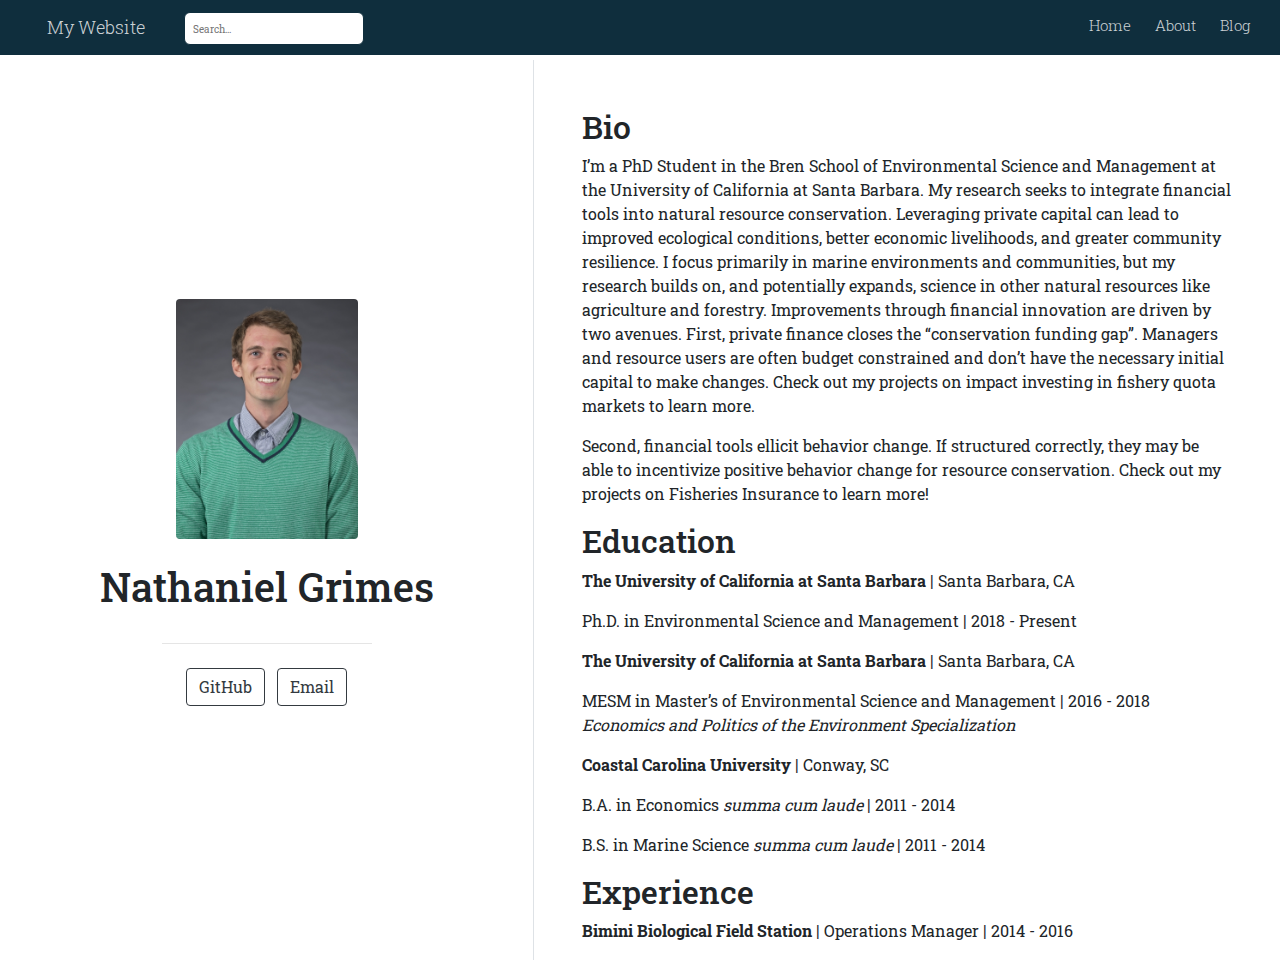
==== commit d323e138: "changed my bio" ====
--- a/docs/index.html
+++ b/docs/index.html
@@ -660,7 +660,7 @@
         <div class="d-flex flex-column col-5 align-items-center text-center align-self-center">
           <div class="mx-auto text-center">
             <div class="p-3">
-              <img src="nathan grimes.jpeg" style="height:15rem" class="rounded">
+              <img src="images/nathan grimes.jpeg" style="height:15rem" class="rounded">
             </div>
             <div class="p-2">
               <h1>Nathaniel Grimes</h1>
@@ -693,7 +693,8 @@
           <div class="my-5" id="content">
             <div id="bio" class="section level2">
             <h2>Bio</h2>
-            <p>Nathaniel Grimes is a PhD Student in the Bren School of Environmental Science and Managmeent at the University of California at Santa Barbara.</p>
+            <p>I’m a PhD Student in the Bren School of Environmental Science and Management at the University of California at Santa Barbara. My research seeks to integrate financial tools into natural resource conservation. Leveraging private capital can lead to improved ecological conditions, better economic livelihoods, and greater community resilience. I focus primarily in marine environments and communities, but my research builds on, and potentially expands, science in other natural resources like agriculture and forestry. Improvements through financial innovation are driven by two avenues. First, private finance closes the “conservation funding gap”. Managers and resource users are often budget constrained and don’t have the necessary initial capital to make changes. Check out my projects on impact investing in fishery quota markets to learn more.</p>
+            <p>Second, financial tools ellicit behavior change. If structured correctly, they may be able to incentivize positive behavior change for resource conservation. Check out my projects on Fisheries Insurance to learn more!</p>
             </div>
             <div id="education" class="section level2">
             <h2>Education</h2>
@@ -719,7 +720,7 @@
         <div class="d-flex flex-col">
           <div class="mx-auto">
             <div class="p-3 mt-3 text-center">
-              <img src="nathan grimes.jpeg" style="height:15rem" class="rounded">
+              <img src="images/nathan grimes.jpeg" style="height:15rem" class="rounded">
             </div>
             <div class="p-2 text-center">
               <h1>Nathaniel Grimes</h1>
@@ -745,7 +746,8 @@
             <div class="p pt-4 px-5">
               <div id="bio" class="section level2">
               <h2>Bio</h2>
-              <p>Nathaniel Grimes is a PhD Student in the Bren School of Environmental Science and Managmeent at the University of California at Santa Barbara.</p>
+              <p>I’m a PhD Student in the Bren School of Environmental Science and Management at the University of California at Santa Barbara. My research seeks to integrate financial tools into natural resource conservation. Leveraging private capital can lead to improved ecological conditions, better economic livelihoods, and greater community resilience. I focus primarily in marine environments and communities, but my research builds on, and potentially expands, science in other natural resources like agriculture and forestry. Improvements through financial innovation are driven by two avenues. First, private finance closes the “conservation funding gap”. Managers and resource users are often budget constrained and don’t have the necessary initial capital to make changes. Check out my projects on impact investing in fishery quota markets to learn more.</p>
+              <p>Second, financial tools ellicit behavior change. If structured correctly, they may be able to incentivize positive behavior change for resource conservation. Check out my projects on Fisheries Insurance to learn more!</p>
               </div>
               <div id="education" class="section level2">
               <h2>Education</h2>
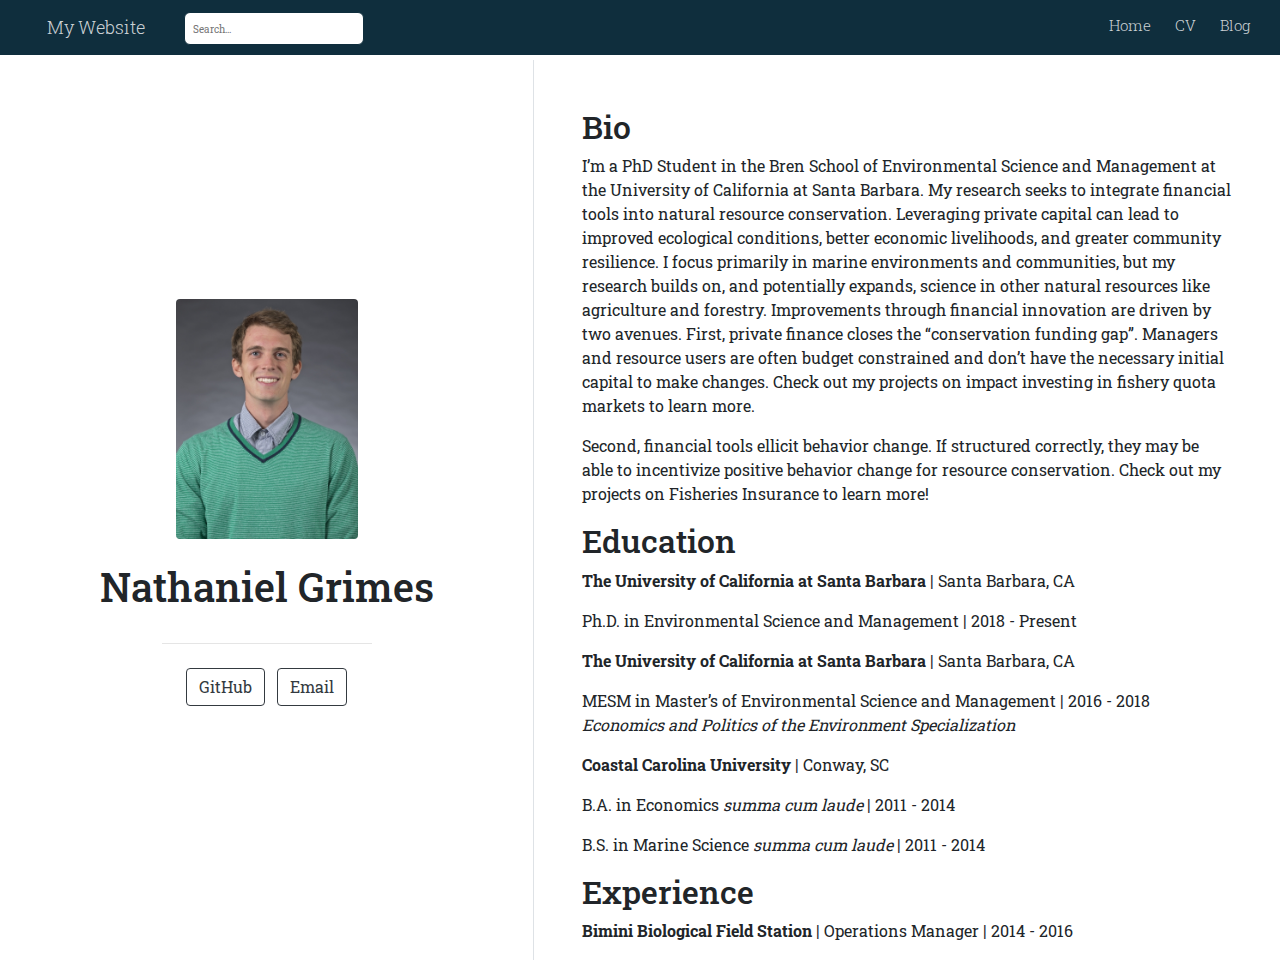
==== commit c9016fc9: "pushing cv updates to website" ====
--- a/docs/index.html
+++ b/docs/index.html
@@ -645,7 +645,7 @@
           </div>
           <div class="nav-right">
           <a href="index.html">Home</a>
-          <a href="about.html">About</a>
+          <a href="CV.html">CV</a>
           <a href="blog.html">Blog</a>
           <a href="javascript:void(0);" class="nav-toggle">&#9776;</a>
           </div>
